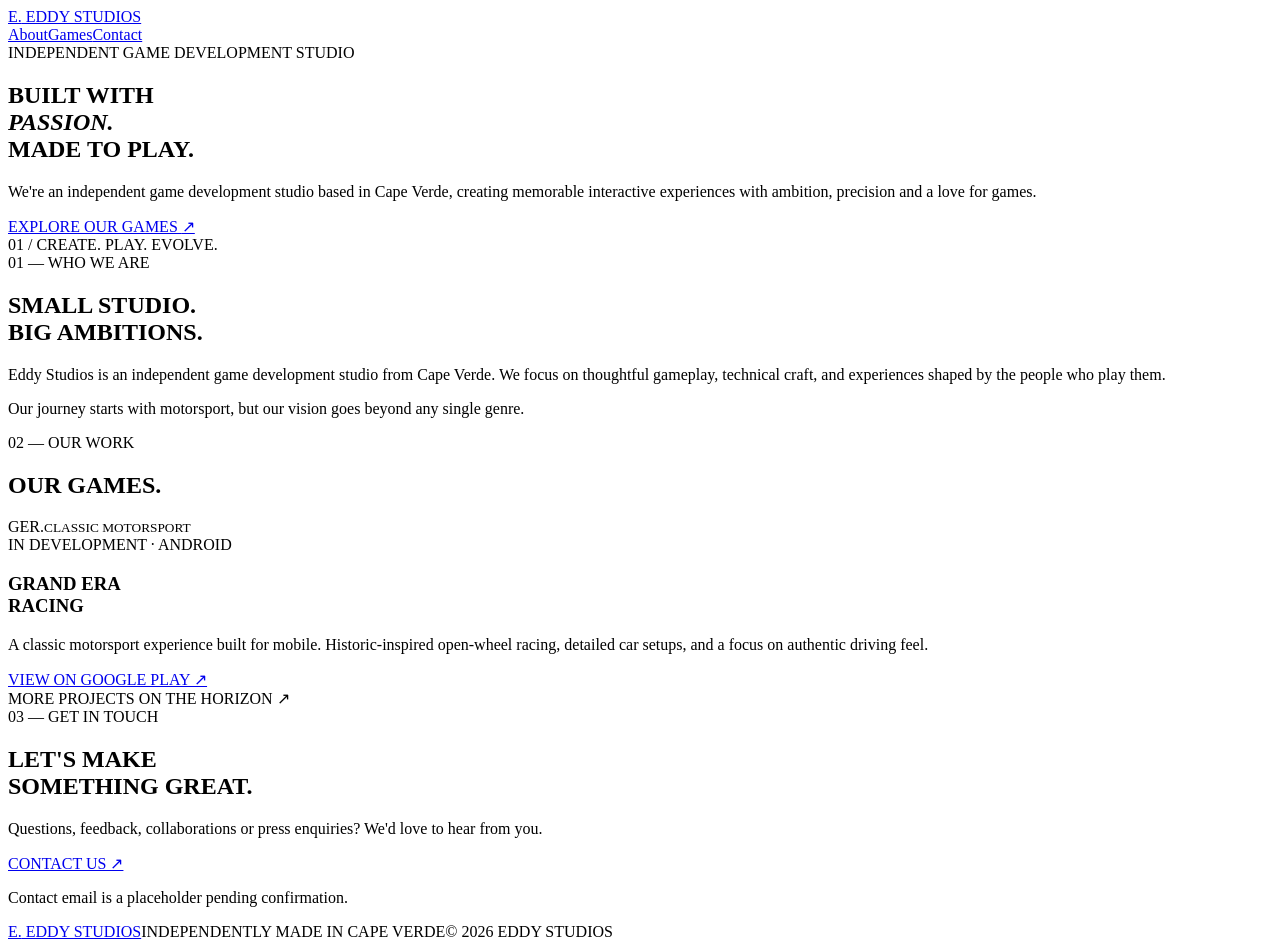
==== index.html @ f76433f9 "Build Eddy Studios official website" ====
<!doctype html>
<html lang="en"><head><meta charset="UTF-8"><meta name="viewport" content="width=device-width, initial-scale=1"><meta name="description" content="Eddy Studios is an independent game development studio creating immersive motorsport experiences and more."><title>Eddy Studios — Independent Game Development</title><link rel="stylesheet" href="style.css"></head>
<body><header class="nav"><a class="brand" href="#home"><span class="mark">E.</span> EDDY STUDIOS</a><nav><a href="#about">About</a><a href="#games">Games</a><a href="#contact">Contact</a></nav></header>
<main id="home"><section class="hero"><div class="eyebrow"><span class="dot"></span> INDEPENDENT GAME DEVELOPMENT STUDIO</div><h1>BUILT WITH<br><em>PASSION.</em><br>MADE TO PLAY.</h1><p>We're an independent game development studio based in Cape Verde, creating memorable interactive experiences with ambition, precision and a love for games.</p><a class="cta" href="#games">EXPLORE OUR GAMES <span>↗</span></a><div class="hero-number">01 / CREATE. PLAY. EVOLVE.</div></section>
<section class="about" id="about"><div class="section-label">01 — WHO WE ARE</div><div><h2>SMALL STUDIO.<br><span>BIG AMBITIONS.</span></h2><p>Eddy Studios is an independent game development studio from Cape Verde. We focus on thoughtful gameplay, technical craft, and experiences shaped by the people who play them.</p><p>Our journey starts with motorsport, but our vision goes beyond any single genre.</p></div></section>
<section class="games" id="games"><div class="section-label">02 — OUR WORK</div><h2>OUR <span>GAMES.</span></h2><article class="game"><div class="game-art"><span>GER<span class="art-dot">.</span></span><small>CLASSIC MOTORSPORT</small></div><div class="game-info"><div class="tag">IN DEVELOPMENT · ANDROID</div><h3>GRAND ERA<br>RACING</h3><p>A classic motorsport experience built for mobile. Historic-inspired open-wheel racing, detailed car setups, and a focus on authentic driving feel.</p><a class="outline" href="https://play.google.com/store/apps/details?id=com.granderaracing" target="_blank" rel="noopener noreferrer">VIEW ON GOOGLE PLAY ↗</a></div></article><div class="next">MORE PROJECTS ON THE HORIZON <span>↗</span></div></section>
<section class="contact" id="contact"><div class="section-label">03 — GET IN TOUCH</div><h2>LET'S MAKE<br><span>SOMETHING GREAT.</span></h2><p>Questions, feedback, collaborations or press enquiries? We'd love to hear from you.</p><a class="cta" href="mailto:contact@eddystudios.com">CONTACT US ↗</a><p class="note">Contact email is a placeholder pending confirmation.</p></section></main>
<footer><a class="brand" href="#home"><span class="mark">E.</span> EDDY STUDIOS</a><span>INDEPENDENTLY MADE IN CAPE VERDE</span><span>© <span id="year"></span> EDDY STUDIOS</span></footer><script>document.getElementById('year').textContent=new Date().getFullYear();</script></body></html>
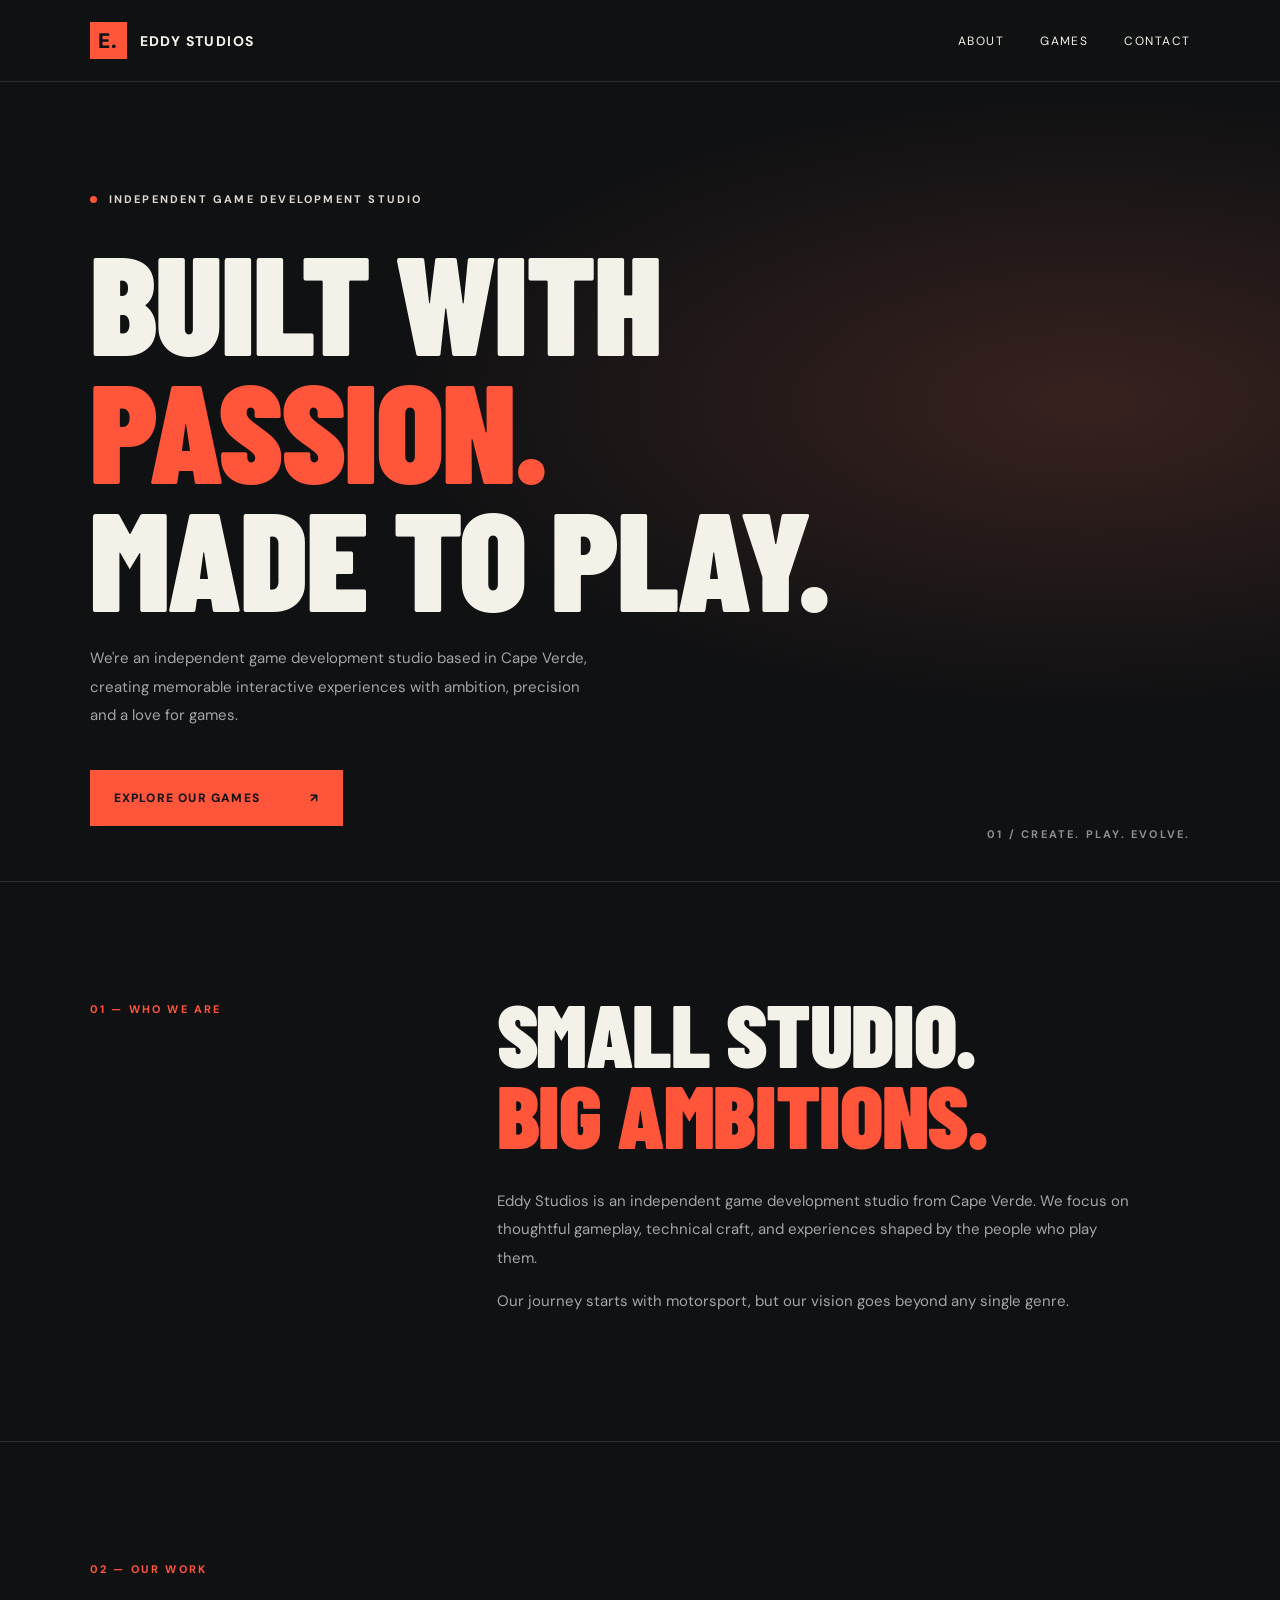
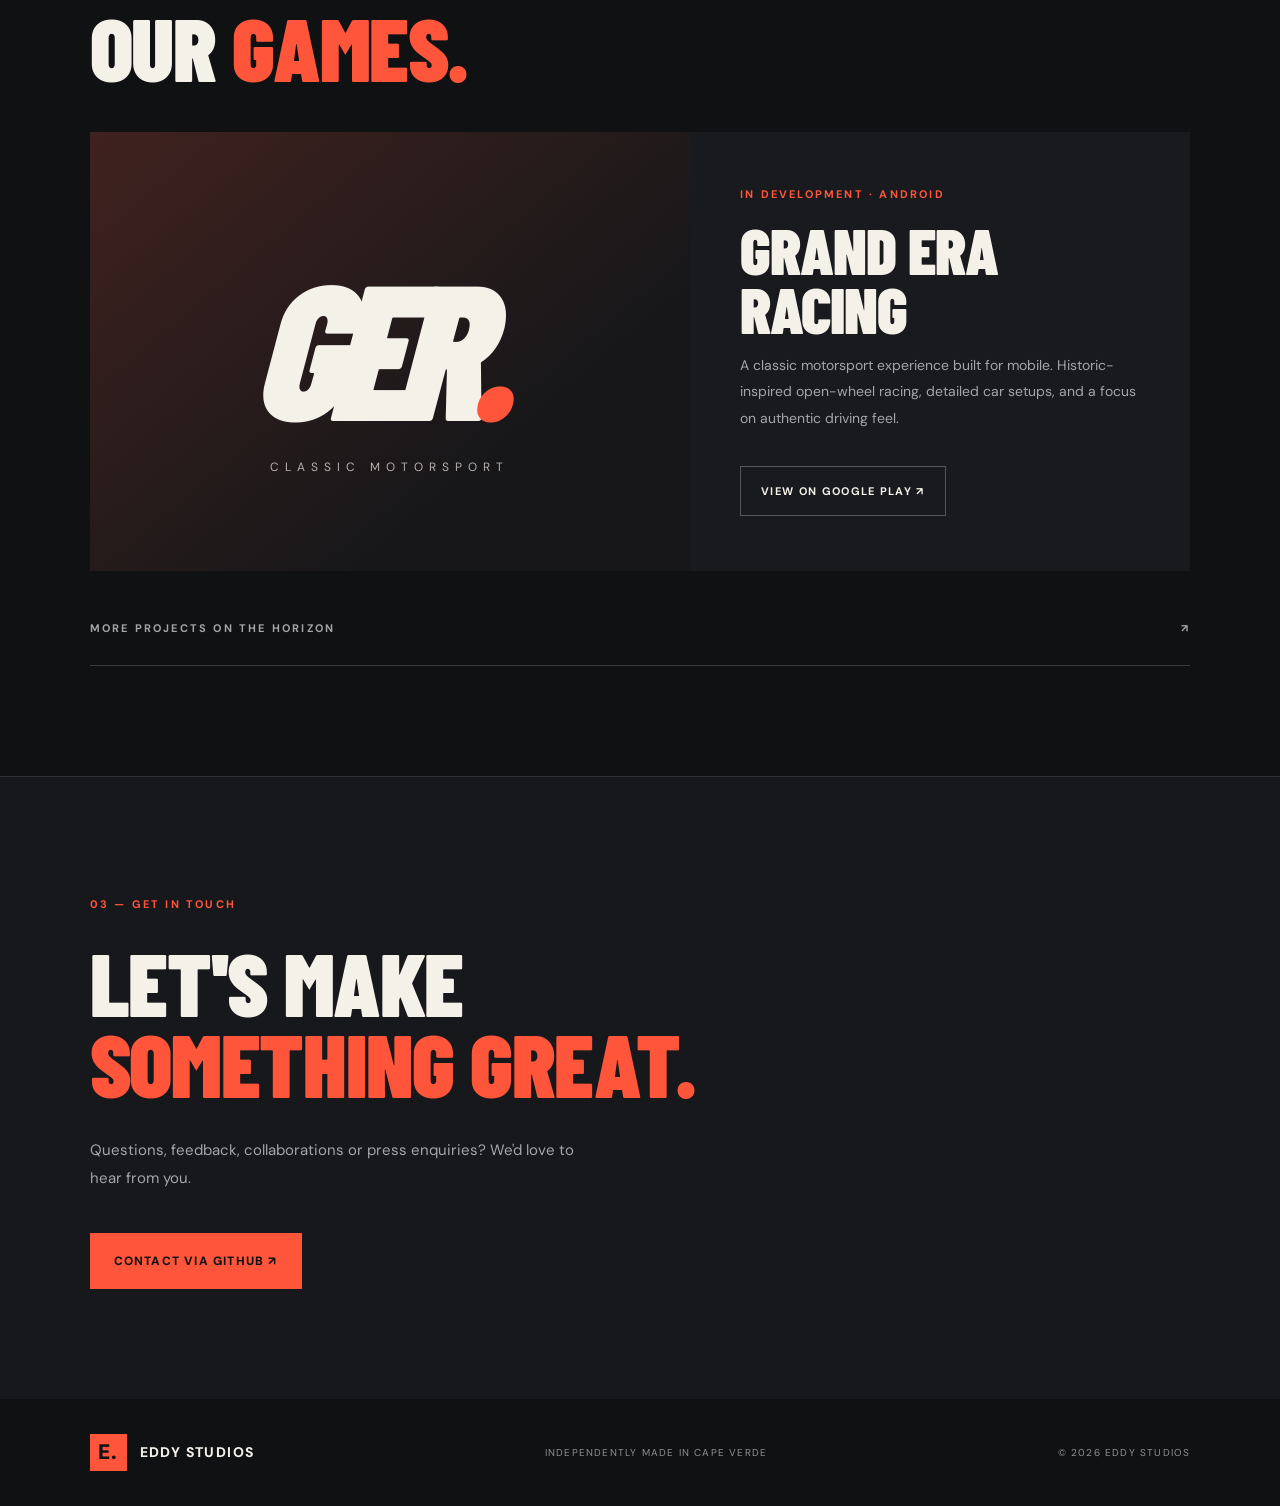
==== commit d442842d: "Use verified contact channel instead of placeholder email" ====
--- a/index.html
+++ b/index.html
@@ -4,5 +4,5 @@
 <main id="home"><section class="hero"><div class="eyebrow"><span class="dot"></span> INDEPENDENT GAME DEVELOPMENT STUDIO</div><h1>BUILT WITH<br><em>PASSION.</em><br>MADE TO PLAY.</h1><p>We're an independent game development studio based in Cape Verde, creating memorable interactive experiences with ambition, precision and a love for games.</p><a class="cta" href="#games">EXPLORE OUR GAMES <span>↗</span></a><div class="hero-number">01 / CREATE. PLAY. EVOLVE.</div></section>
 <section class="about" id="about"><div class="section-label">01 — WHO WE ARE</div><div><h2>SMALL STUDIO.<br><span>BIG AMBITIONS.</span></h2><p>Eddy Studios is an independent game development studio from Cape Verde. We focus on thoughtful gameplay, technical craft, and experiences shaped by the people who play them.</p><p>Our journey starts with motorsport, but our vision goes beyond any single genre.</p></div></section>
 <section class="games" id="games"><div class="section-label">02 — OUR WORK</div><h2>OUR <span>GAMES.</span></h2><article class="game"><div class="game-art"><span>GER<span class="art-dot">.</span></span><small>CLASSIC MOTORSPORT</small></div><div class="game-info"><div class="tag">IN DEVELOPMENT · ANDROID</div><h3>GRAND ERA<br>RACING</h3><p>A classic motorsport experience built for mobile. Historic-inspired open-wheel racing, detailed car setups, and a focus on authentic driving feel.</p><a class="outline" href="https://play.google.com/store/apps/details?id=com.granderaracing" target="_blank" rel="noopener noreferrer">VIEW ON GOOGLE PLAY ↗</a></div></article><div class="next">MORE PROJECTS ON THE HORIZON <span>↗</span></div></section>
-<section class="contact" id="contact"><div class="section-label">03 — GET IN TOUCH</div><h2>LET'S MAKE<br><span>SOMETHING GREAT.</span></h2><p>Questions, feedback, collaborations or press enquiries? We'd love to hear from you.</p><a class="cta" href="mailto:contact@eddystudios.com">CONTACT US ↗</a><p class="note">Contact email is a placeholder pending confirmation.</p></section></main>
+<section class="contact" id="contact"><div class="section-label">03 — GET IN TOUCH</div><h2>LET'S MAKE<br><span>SOMETHING GREAT.</span></h2><p>Questions, feedback, collaborations or press enquiries? We'd love to hear from you.</p><a class="cta" href="https://github.com/AdnilsonBarbosa" target="_blank" rel="noopener noreferrer">CONTACT VIA GITHUB ↗</a></section></main>
 <footer><a class="brand" href="#home"><span class="mark">E.</span> EDDY STUDIOS</a><span>INDEPENDENTLY MADE IN CAPE VERDE</span><span>© <span id="year"></span> EDDY STUDIOS</span></footer><script>document.getElementById('year').textContent=new Date().getFullYear();</script></body></html>
--- a/style.css
+++ b/style.css
@@ -0,0 +1 @@
+@import url('https://fonts.googleapis.com/css2?family=Barlow+Condensed:wght@500;600;700;800;900&family=DM+Sans:wght@400;500;600;700&display=swap');:root{--bg:#101113;--panel:#191a1d;--white:#f4f1e9;--muted:#a4a5a8;--accent:#ff553b}*{box-sizing:border-box}html{scroll-behavior:smooth}body{margin:0;background:var(--bg);color:var(--white);font-family:'DM Sans',sans-serif}a{color:inherit;text-decoration:none}.nav{height:82px;padding:0 7%;display:flex;align-items:center;justify-content:space-between;border-bottom:1px solid #2b2c30}.brand{display:flex;align-items:center;gap:13px;font-weight:800;letter-spacing:.1em;font-size:14px}.mark{display:grid;place-items:center;background:var(--accent);color:#101113;width:37px;height:37px;font-size:21px;font-weight:900}.nav nav{display:flex;gap:36px;font-size:12px;text-transform:uppercase;letter-spacing:.12em}.nav a:hover,.outline:hover{color:var(--accent)}.hero{min-height:690px;padding:110px 7% 55px;position:relative;background:radial-gradient(ellipse at 85% 40%,#38221f 0%,transparent 45%)}.eyebrow,.section-label,.tag,.hero-number,.next{font-size:11px;font-weight:700;letter-spacing:.2em}.eyebrow{display:flex;align-items:center;gap:12px;color:#ded8d1}.dot{width:7px;height:7px;background:var(--accent);border-radius:50%}h1,h2,h3{font-family:'Barlow Condensed',sans-serif;line-height:.91;letter-spacing:-.015em;margin:0;font-weight:900}h1{font-size:clamp(78px,11vw,168px);margin:30px 0 24px}h1 em{color:var(--accent);font-style:normal}.hero p,.about p,.game p,.contact p{max-width:510px;color:var(--muted);font-size:15px;line-height:1.9}.cta{display:inline-flex;align-items:center;justify-content:space-between;gap:50px;padding:20px 24px;background:var(--accent);color:#111;font-size:12px;font-weight:800;letter-spacing:.1em;margin-top:25px}.cta:hover{background:#ff7a65}.hero-number{position:absolute;bottom:40px;right:7%;color:#8e8e91}.about,.games,.contact{padding:110px 7%;border-top:1px solid #303136}.about{display:grid;grid-template-columns:1fr 2fr;gap:60px}.section-label{color:var(--accent);padding-top:10px}.about h2,.games h2,.contact h2{font-size:clamp(54px,7vw,100px);margin-bottom:32px}.about h2 span,.games h2 span,.contact h2 span{color:var(--accent)}.about p{max-width:640px}.games h2{margin-top:30px}.game{display:grid;grid-template-columns:1.2fr 1fr;background:var(--panel);margin-top:45px}.game-art{min-height:390px;background:linear-gradient(140deg,#40221f,#171719 70%);display:flex;flex-direction:column;justify-content:center;align-items:center;overflow:hidden}.game-art>span{font-family:'Barlow Condensed';font-size:clamp(110px,15vw,220px);font-weight:900;font-style:italic;letter-spacing:-.08em;transform:skew(-8deg)}.art-dot{color:var(--accent)}.game-art small{font-size:12px;letter-spacing:.5em;color:#b7b0ac}.game-info{padding:55px 50px;display:flex;align-items:flex-start;flex-direction:column;justify-content:center}.tag{color:var(--accent);margin-bottom:20px}.game h3{font-size:clamp(50px,5vw,76px)}.game p{font-size:14px}.outline{border:1px solid #55565b;padding:17px 20px;font-size:11px;letter-spacing:.12em;font-weight:700;margin-top:20px}.next{display:flex;justify-content:space-between;border-bottom:1px solid #37383a;padding:30px 0;margin-top:20px;color:var(--muted)}.contact{background:#17181b}.contact h2{margin-top:30px}.note{font-size:11px!important;color:#777!important}footer{padding:35px 7%;display:flex;align-items:center;justify-content:space-between;gap:25px;flex-wrap:wrap;font-size:10px;color:#8f9094;letter-spacing:.12em}footer .brand{color:var(--white)}@media(max-width:750px){.nav{padding:0 6%;height:70px}.nav nav{gap:14px;font-size:10px}.brand{font-size:11px;gap:8px}.hero{padding:85px 6% 100px;min-height:650px}h1{font-size:clamp(68px,15vw,112px)}.hero-number{left:6%;right:auto}.about,.games,.contact{padding:75px 6%}.about,.game{grid-template-columns:1fr}.about{gap:25px}.game-art{min-height:260px}.game-info{padding:40px 28px}.game-art>span{font-size:130px}footer{padding:35px 6%}}
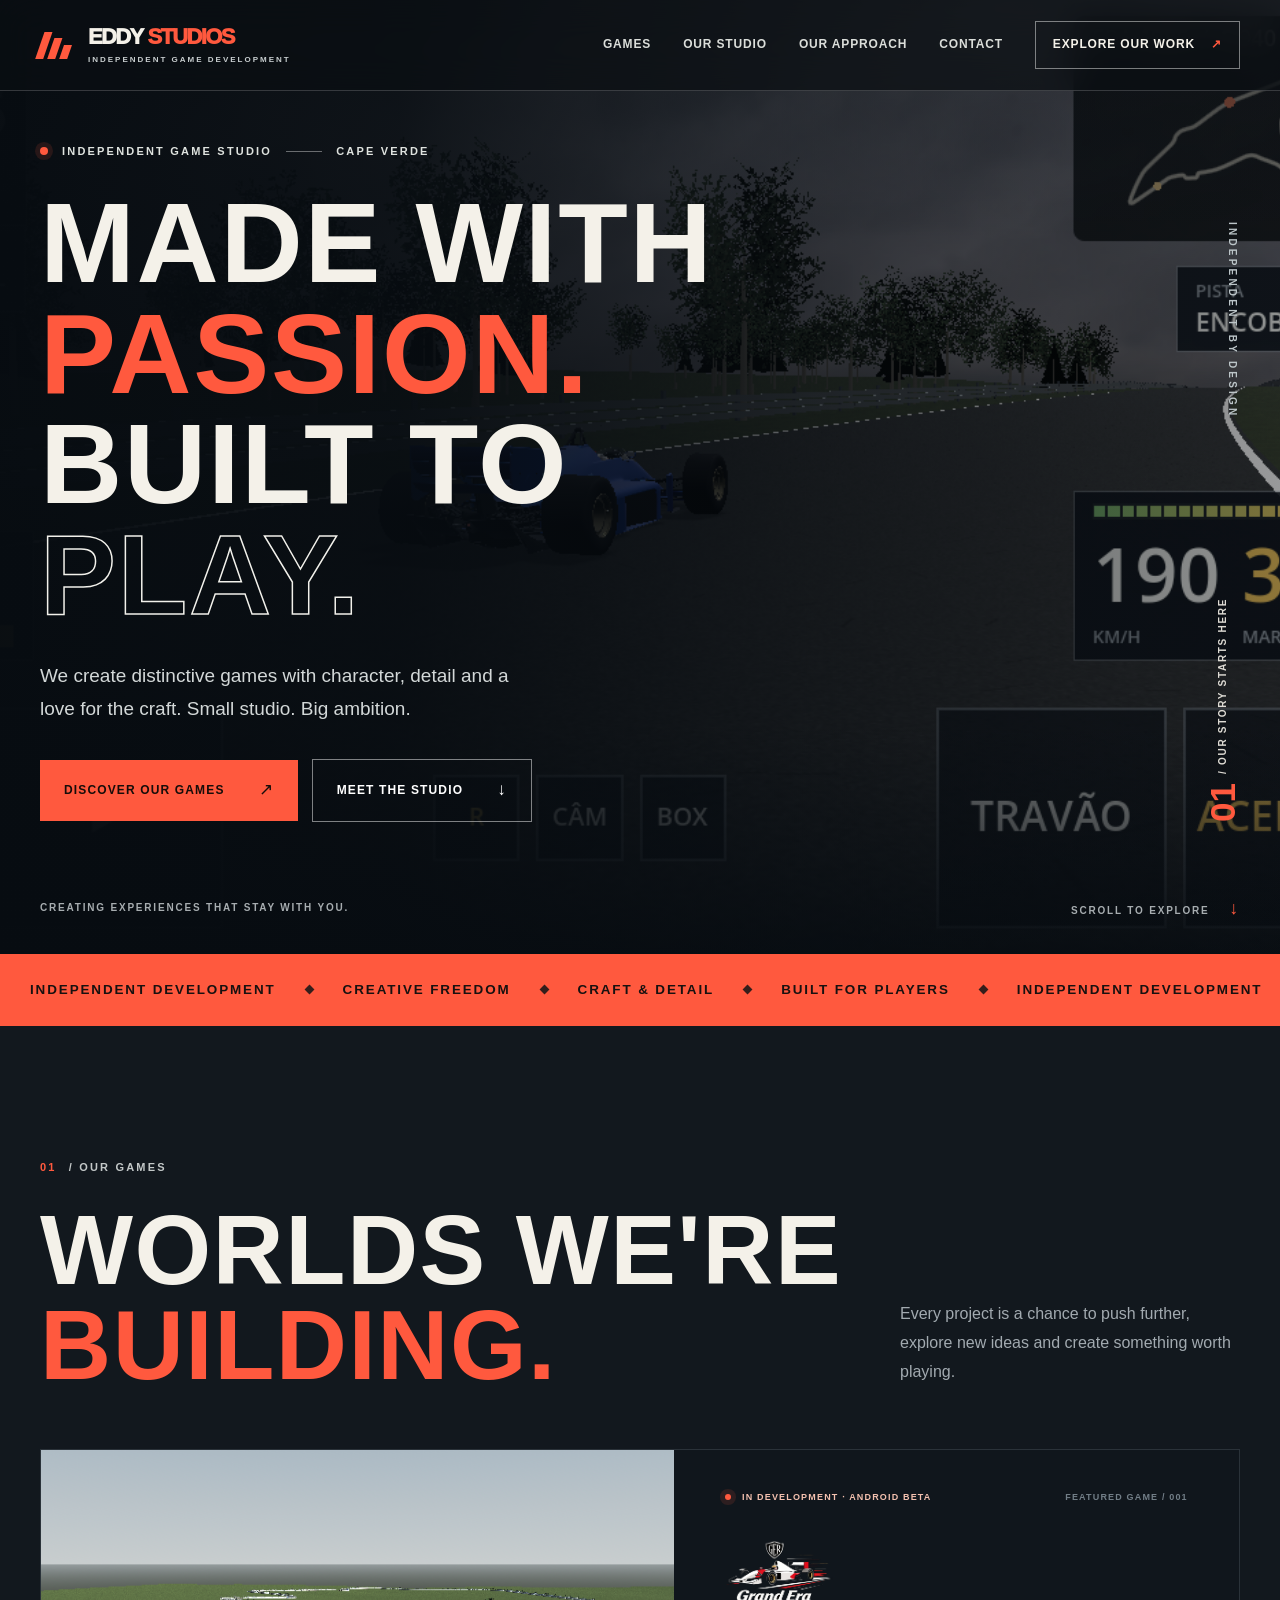
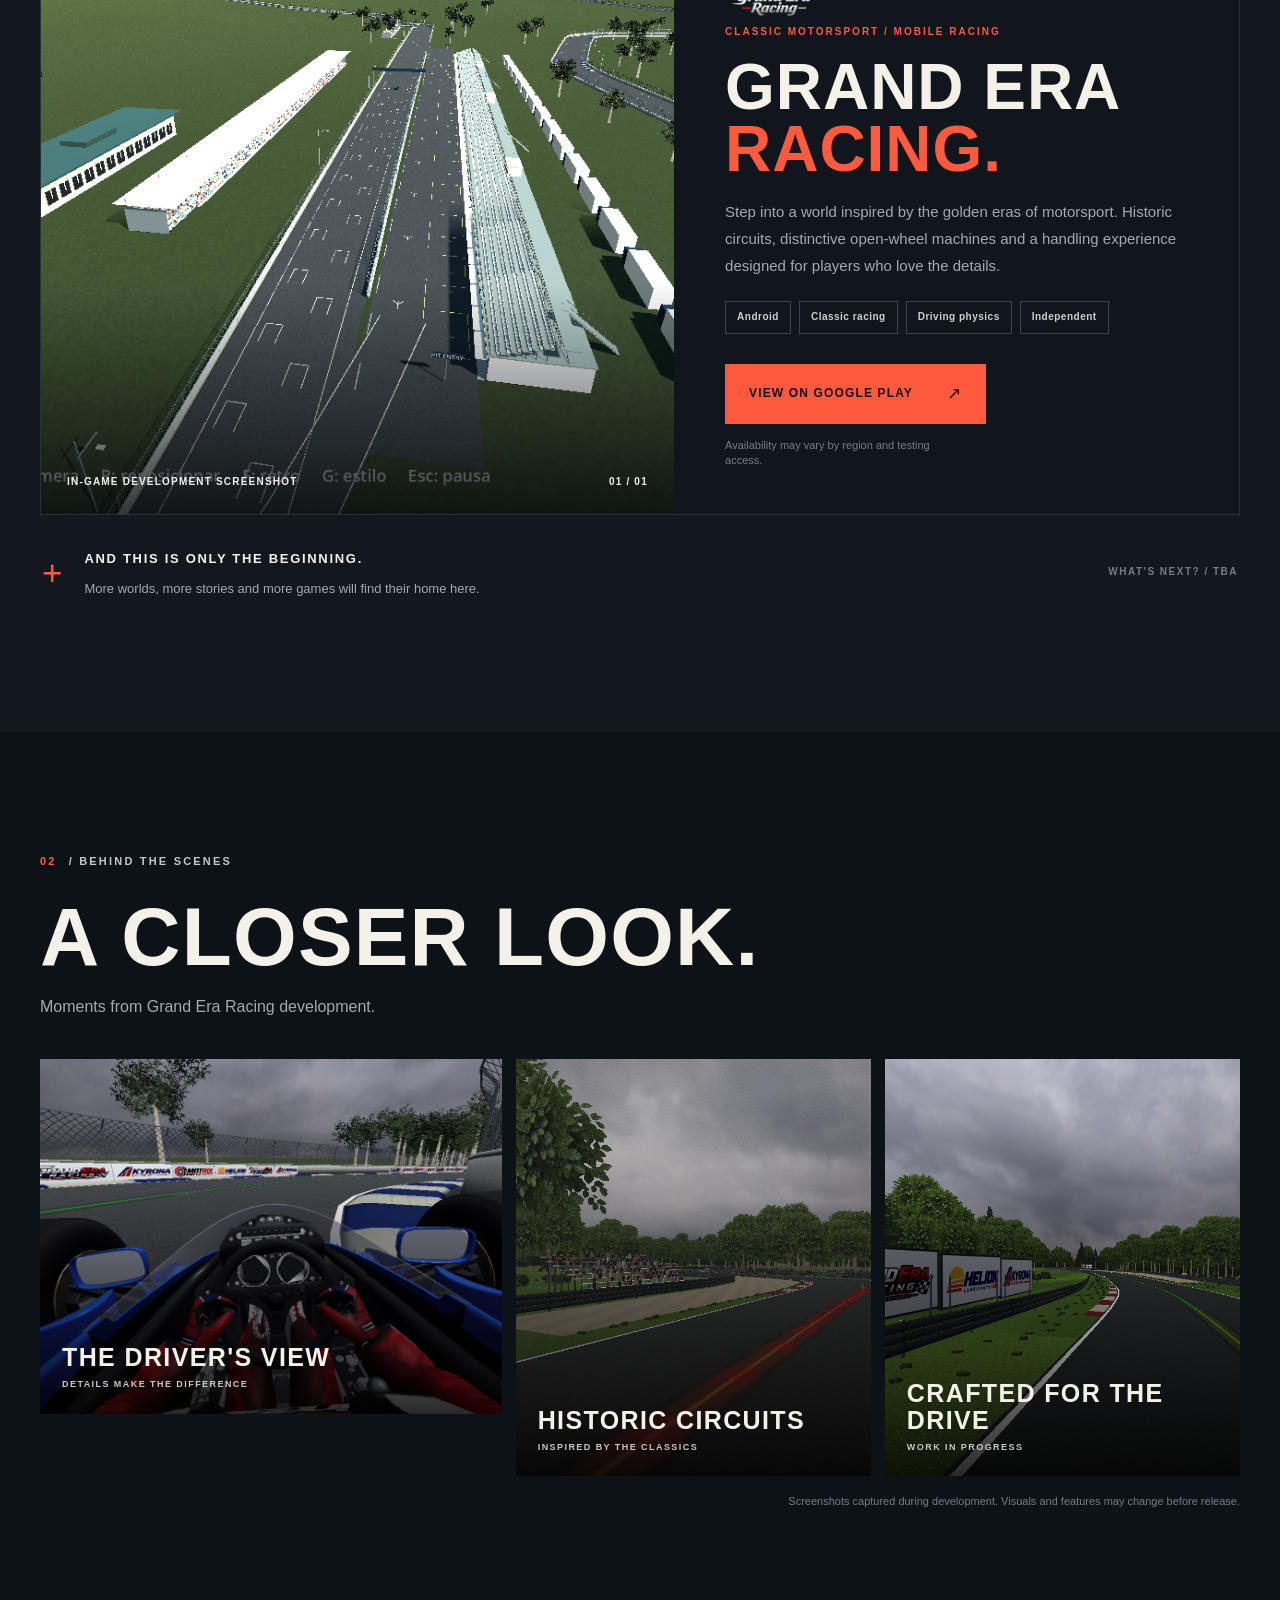
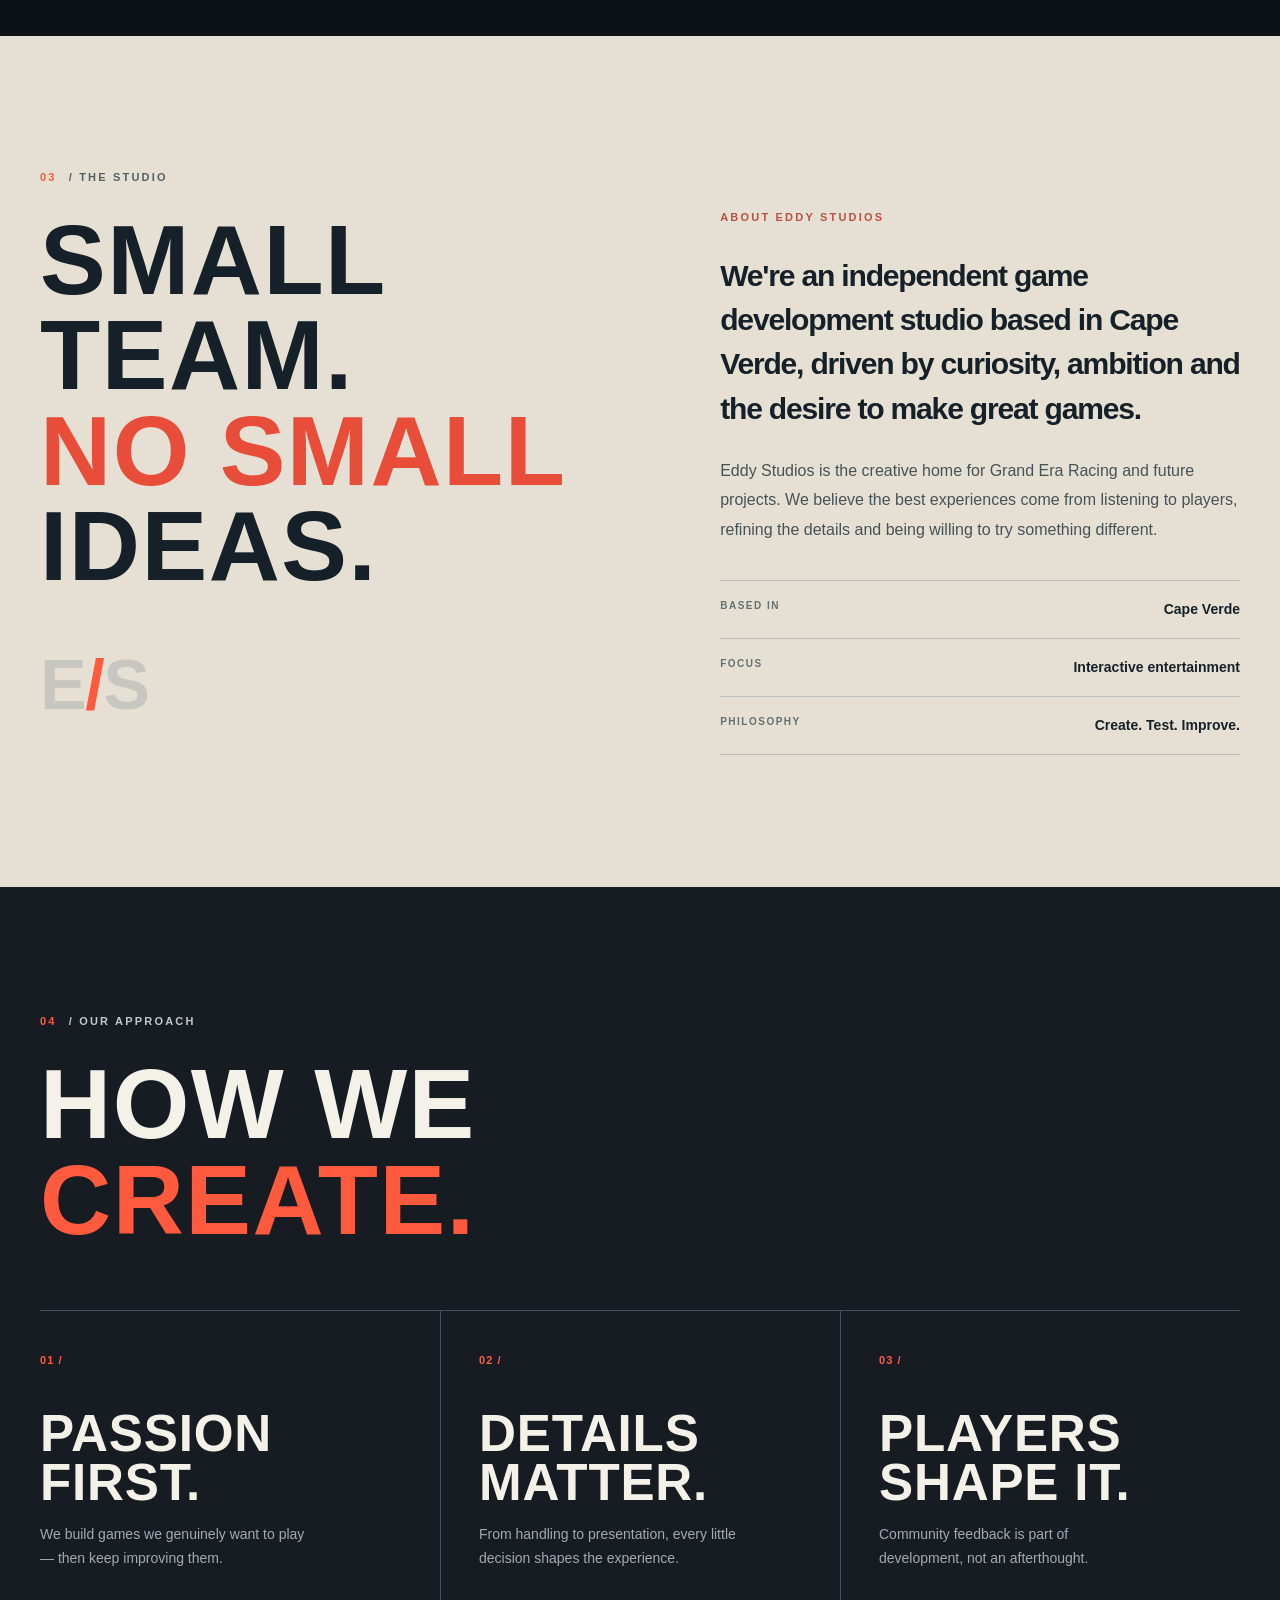
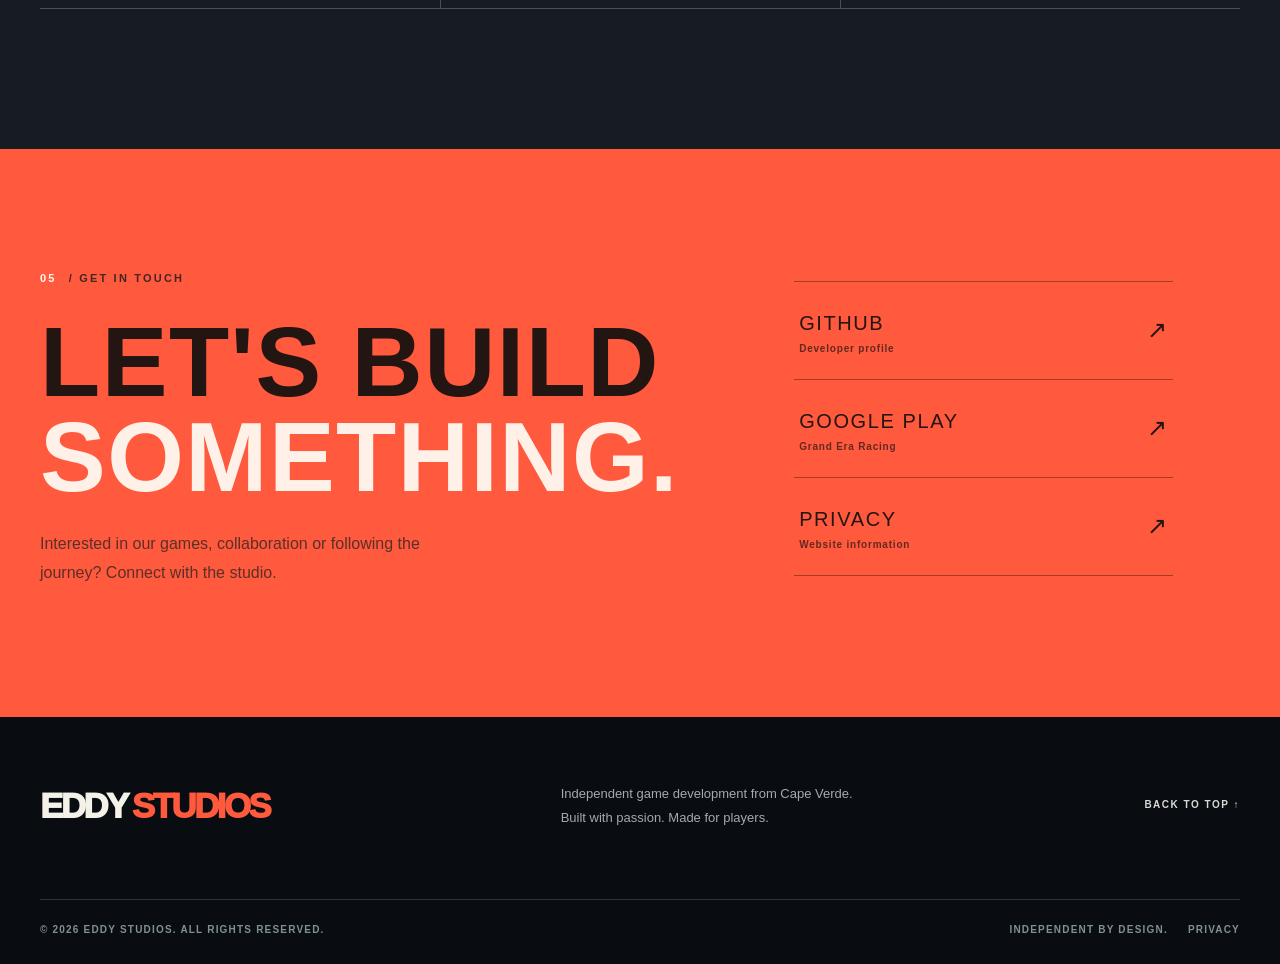
==== commit 0e928d51: "Complete studio website with responsive gallery and privacy page" ====
--- a/index.html
+++ b/index.html
@@ -1,8 +1,102 @@
 <!doctype html>
-<html lang="en"><head><meta charset="UTF-8"><meta name="viewport" content="width=device-width, initial-scale=1"><meta name="description" content="Eddy Studios is an independent game development studio creating immersive motorsport experiences and more."><title>Eddy Studios — Independent Game Development</title><link rel="stylesheet" href="style.css"></head>
-<body><header class="nav"><a class="brand" href="#home"><span class="mark">E.</span> EDDY STUDIOS</a><nav><a href="#about">About</a><a href="#games">Games</a><a href="#contact">Contact</a></nav></header>
-<main id="home"><section class="hero"><div class="eyebrow"><span class="dot"></span> INDEPENDENT GAME DEVELOPMENT STUDIO</div><h1>BUILT WITH<br><em>PASSION.</em><br>MADE TO PLAY.</h1><p>We're an independent game development studio based in Cape Verde, creating memorable interactive experiences with ambition, precision and a love for games.</p><a class="cta" href="#games">EXPLORE OUR GAMES <span>↗</span></a><div class="hero-number">01 / CREATE. PLAY. EVOLVE.</div></section>
-<section class="about" id="about"><div class="section-label">01 — WHO WE ARE</div><div><h2>SMALL STUDIO.<br><span>BIG AMBITIONS.</span></h2><p>Eddy Studios is an independent game development studio from Cape Verde. We focus on thoughtful gameplay, technical craft, and experiences shaped by the people who play them.</p><p>Our journey starts with motorsport, but our vision goes beyond any single genre.</p></div></section>
-<section class="games" id="games"><div class="section-label">02 — OUR WORK</div><h2>OUR <span>GAMES.</span></h2><article class="game"><div class="game-art"><span>GER<span class="art-dot">.</span></span><small>CLASSIC MOTORSPORT</small></div><div class="game-info"><div class="tag">IN DEVELOPMENT · ANDROID</div><h3>GRAND ERA<br>RACING</h3><p>A classic motorsport experience built for mobile. Historic-inspired open-wheel racing, detailed car setups, and a focus on authentic driving feel.</p><a class="outline" href="https://play.google.com/store/apps/details?id=com.granderaracing" target="_blank" rel="noopener noreferrer">VIEW ON GOOGLE PLAY ↗</a></div></article><div class="next">MORE PROJECTS ON THE HORIZON <span>↗</span></div></section>
-<section class="contact" id="contact"><div class="section-label">03 — GET IN TOUCH</div><h2>LET'S MAKE<br><span>SOMETHING GREAT.</span></h2><p>Questions, feedback, collaborations or press enquiries? We'd love to hear from you.</p><a class="cta" href="https://github.com/AdnilsonBarbosa" target="_blank" rel="noopener noreferrer">CONTACT VIA GITHUB ↗</a></section></main>
-<footer><a class="brand" href="#home"><span class="mark">E.</span> EDDY STUDIOS</a><span>INDEPENDENTLY MADE IN CAPE VERDE</span><span>© <span id="year"></span> EDDY STUDIOS</span></footer><script>document.getElementById('year').textContent=new Date().getFullYear();</script></body></html>+<html lang="en">
+<head>
+  <meta charset="utf-8">
+  <meta name="viewport" content="width=device-width, initial-scale=1">
+  <meta name="theme-color" content="#0c1014">
+  <meta name="description" content="Eddy Studios is an independent game development studio based in Cape Verde. Discover Grand Era Racing and our upcoming games.">
+  <meta property="og:type" content="website">
+  <meta property="og:title" content="Eddy Studios — Independent Game Development">
+  <meta property="og:description" content="Independent games, built with obsession. Meet Eddy Studios and Grand Era Racing.">
+  <meta property="og:image" content="https://adnilsonbarbosa.github.io/eddy-studios-website/images/spa-hero.png">
+  <meta property="og:url" content="https://adnilsonbarbosa.github.io/eddy-studios-website/">
+  <link rel="canonical" href="https://adnilsonbarbosa.github.io/eddy-studios-website/">
+  <link rel="icon" href="favicon.svg" type="image/svg+xml">
+  <link rel="stylesheet" href="style.css">
+  <title>Eddy Studios | Independent Game Development</title>
+</head>
+<body>
+  <a class="skip-link" href="#main">Skip to content</a>
+  <header class="site-header">
+    <div class="container header-inner">
+      <a class="brand" href="#top" aria-label="Eddy Studios home">
+        <span class="brand-symbol" aria-hidden="true"><span></span><span></span><span></span></span>
+        <span class="brand-wordmark">EDDY<span>STUDIOS</span><small>INDEPENDENT GAME DEVELOPMENT</small></span>
+      </a>
+      <button class="menu-toggle" type="button" aria-controls="site-nav" aria-expanded="false" aria-label="Open navigation"><span></span><span></span><span></span></button>
+      <nav class="site-nav" id="site-nav" aria-label="Main navigation">
+        <a href="#games">Games</a><a href="#studio">Our studio</a><a href="#vision">Our approach</a><a href="#contact">Contact</a>
+        <a class="nav-cta" href="#games">Explore our work <span aria-hidden="true">↗</span></a>
+      </nav>
+    </div>
+  </header>
+
+  <main id="main">
+    <section class="hero" id="top" aria-labelledby="hero-title">
+      <div class="hero-visual" role="img" aria-label="In-game screenshot of classic open-wheel racing on a historic circuit"></div>
+      <div class="hero-shade"></div>
+      <div class="container hero-content">
+        <div class="hero-copy">
+          <p class="eyebrow"><span class="signal"></span> INDEPENDENT GAME STUDIO <span class="eyebrow-line"></span> CAPE VERDE</p>
+          <h1 id="hero-title">MADE WITH<br><em>PASSION.</em><br>BUILT TO <span>PLAY.</span></h1>
+          <p class="hero-description">We create distinctive games with character, detail and a love for the craft. Small studio. Big ambition.</p>
+          <div class="hero-actions"><a class="button button-primary" href="#games">Discover our games <span aria-hidden="true">↗</span></a><a class="button button-ghost" href="#studio">Meet the studio <span aria-hidden="true">↓</span></a></div>
+        </div>
+        <div class="hero-side"><span class="vertical-label">INDEPENDENT BY DESIGN</span><div class="hero-index"><b>01</b><span>/ OUR STORY STARTS HERE</span></div></div>
+      </div>
+      <div class="hero-bottom container"><span>CREATING EXPERIENCES THAT STAY WITH YOU.</span><span class="down-cue">SCROLL TO EXPLORE <span aria-hidden="true">↓</span></span></div>
+    </section>
+
+    <div class="ticker" aria-label="Studio focus"><div class="ticker-inner"><span>INDEPENDENT DEVELOPMENT</span><i></i><span>CREATIVE FREEDOM</span><i></i><span>CRAFT & DETAIL</span><i></i><span>BUILT FOR PLAYERS</span><i></i><span>INDEPENDENT DEVELOPMENT</span></div></div>
+
+    <section class="section games-section" id="games" aria-labelledby="games-title">
+      <div class="container">
+        <div class="section-heading"><div><p class="section-kicker"><span>01</span> / OUR GAMES</p><h2 id="games-title">WORLDS WE'RE<br><em>BUILDING.</em></h2></div><p>Every project is a chance to push further, explore new ideas and create something worth playing.</p></div>
+        <article class="game-feature">
+          <div class="game-art"><img src="images/adelaide-grid.png" alt="Grand Era Racing historic-style open-wheel race cars on the starting grid" loading="lazy"><div class="art-bottom"><span>IN-GAME DEVELOPMENT SCREENSHOT</span><span>01 / 01</span></div></div>
+          <div class="game-information">
+            <div class="game-topline"><span class="status"><span class="signal"></span> IN DEVELOPMENT · ANDROID BETA</span><span>FEATURED GAME / 001</span></div>
+            <div class="game-logo-wrap"><img class="game-logo" src="images/grand-era-logo.png" alt="Grand Era Racing logo" loading="lazy"></div>
+            <p class="game-type">CLASSIC MOTORSPORT / MOBILE RACING</p>
+            <h3>GRAND ERA<br><em>RACING.</em></h3>
+            <p>Step into a world inspired by the golden eras of motorsport. Historic circuits, distinctive open-wheel machines and a handling experience designed for players who love the details.</p>
+            <div class="pill-list"><span>Android</span><span>Classic racing</span><span>Driving physics</span><span>Independent</span></div>
+            <div class="game-links"><a class="button button-primary" href="https://play.google.com/store/apps/details?id=com.granderaracing" target="_blank" rel="noopener noreferrer">View on Google Play <span aria-hidden="true">↗</span></a><span class="game-footnote">Availability may vary by region and testing access.</span></div>
+          </div>
+        </article>
+        <div class="next-game"><span class="plus-mark" aria-hidden="true">+</span><div><strong>AND THIS IS ONLY THE BEGINNING.</strong><p>More worlds, more stories and more games will find their home here.</p></div><span class="coming-soon">WHAT'S NEXT? / TBA</span></div>
+      </div>
+    </section>
+
+    <section class="showcase-section" aria-labelledby="showcase-title">
+      <div class="container"><div class="showcase-heading"><p class="section-kicker"><span>02</span> / BEHIND THE SCENES</p><h2 id="showcase-title">A CLOSER LOOK.</h2><p>Moments from Grand Era Racing development.</p></div></div>
+      <div class="showcase-grid container">
+        <figure class="showcase-item wide"><img src="images/cockpit.png" alt="Driver cockpit view from Grand Era Racing" loading="lazy"><figcaption><strong>THE DRIVER'S VIEW</strong><span>DETAILS MAKE THE DIFFERENCE</span></figcaption></figure>
+        <figure class="showcase-item"><img src="images/monza.png" alt="Historic-style racing circuit in Grand Era Racing" loading="lazy"><figcaption><strong>HISTORIC CIRCUITS</strong><span>INSPIRED BY THE CLASSICS</span></figcaption></figure>
+        <figure class="showcase-item"><img src="images/imola.png" alt="Classic racing gameplay on a winding circuit" loading="lazy"><figcaption><strong>CRAFTED FOR THE DRIVE</strong><span>WORK IN PROGRESS</span></figcaption></figure>
+      </div>
+      <div class="container"><p class="gallery-note">Screenshots captured during development. Visuals and features may change before release.</p></div>
+    </section>
+
+    <section class="section studio-section" id="studio" aria-labelledby="studio-title">
+      <div class="container studio-grid">
+        <div class="studio-title-block"><p class="section-kicker"><span>03</span> / THE STUDIO</p><h2 id="studio-title">SMALL TEAM.<br><em>NO SMALL</em><br>IDEAS.</h2><div class="studio-brand-mark" aria-hidden="true">E<span>/</span>S</div></div>
+        <div class="studio-body"><span class="overline">ABOUT EDDY STUDIOS</span><p class="lead">We're an independent game development studio based in <strong>Cape Verde</strong>, driven by curiosity, ambition and the desire to make great games.</p><p>Eddy Studios is the creative home for Grand Era Racing and future projects. We believe the best experiences come from listening to players, refining the details and being willing to try something different.</p><div class="studio-meta"><div><span>BASED IN</span><strong>Cape Verde</strong></div><div><span>FOCUS</span><strong>Interactive entertainment</strong></div><div><span>PHILOSOPHY</span><strong>Create. Test. Improve.</strong></div></div></div>
+      </div>
+    </section>
+
+    <section class="vision-section" id="vision" aria-labelledby="vision-title">
+      <div class="container"><div class="section-heading vision-heading"><div><p class="section-kicker"><span>04</span> / OUR APPROACH</p><h2 id="vision-title">HOW WE<br><em>CREATE.</em></h2></div></div>
+        <div class="principles"><div class="principle"><span>01 /</span><h3>PASSION<br>FIRST.</h3><p>We build games we genuinely want to play — then keep improving them.</p></div><div class="principle"><span>02 /</span><h3>DETAILS<br>MATTER.</h3><p>From handling to presentation, every little decision shapes the experience.</p></div><div class="principle"><span>03 /</span><h3>PLAYERS<br>SHAPE IT.</h3><p>Community feedback is part of development, not an afterthought.</p></div></div>
+      </div>
+    </section>
+
+    <section class="contact-section" id="contact" aria-labelledby="contact-title">
+      <div class="container contact-grid"><div><p class="section-kicker"><span>05</span> / GET IN TOUCH</p><h2 id="contact-title">LET'S BUILD<br><em>SOMETHING.</em></h2><p>Interested in our games, collaboration or following the journey? Connect with the studio.</p></div><div class="contact-actions"><a class="contact-link" href="https://github.com/AdnilsonBarbosa" target="_blank" rel="noopener noreferrer"><span>GITHUB <small>Developer profile</small></span><span aria-hidden="true">↗</span></a><a class="contact-link" href="https://play.google.com/store/apps/details?id=com.granderaracing" target="_blank" rel="noopener noreferrer"><span>GOOGLE PLAY <small>Grand Era Racing</small></span><span aria-hidden="true">↗</span></a><a class="contact-link" href="privacy.html"><span>PRIVACY <small>Website information</small></span><span aria-hidden="true">↗</span></a></div></div>
+    </section>
+  </main>
+
+  <footer class="site-footer"><div class="container footer-main"><a class="footer-brand" href="#top">EDDY<span>STUDIOS</span></a><p>Independent game development from Cape Verde.<br>Built with passion. Made for players.</p><a href="#top" class="back-top">BACK TO TOP ↑</a></div><div class="container footer-bottom"><span>© <span id="year">2026</span> EDDY STUDIOS. ALL RIGHTS RESERVED.</span><span>INDEPENDENT BY DESIGN.</span><a href="privacy.html">PRIVACY</a></div></footer>
+  <script src="script.js" defer></script>
+</body>
+</html>
--- a/style.css
+++ b/style.css
@@ -1 +1,154 @@
-@import url('https://fonts.googleapis.com/css2?family=Barlow+Condensed:wght@500;600;700;800;900&family=DM+Sans:wght@400;500;600;700&display=swap');:root{--bg:#101113;--panel:#191a1d;--white:#f4f1e9;--muted:#a4a5a8;--accent:#ff553b}*{box-sizing:border-box}html{scroll-behavior:smooth}body{margin:0;background:var(--bg);color:var(--white);font-family:'DM Sans',sans-serif}a{color:inherit;text-decoration:none}.nav{height:82px;padding:0 7%;display:flex;align-items:center;justify-content:space-between;border-bottom:1px solid #2b2c30}.brand{display:flex;align-items:center;gap:13px;font-weight:800;letter-spacing:.1em;font-size:14px}.mark{display:grid;place-items:center;background:var(--accent);color:#101113;width:37px;height:37px;font-size:21px;font-weight:900}.nav nav{display:flex;gap:36px;font-size:12px;text-transform:uppercase;letter-spacing:.12em}.nav a:hover,.outline:hover{color:var(--accent)}.hero{min-height:690px;padding:110px 7% 55px;position:relative;background:radial-gradient(ellipse at 85% 40%,#38221f 0%,transparent 45%)}.eyebrow,.section-label,.tag,.hero-number,.next{font-size:11px;font-weight:700;letter-spacing:.2em}.eyebrow{display:flex;align-items:center;gap:12px;color:#ded8d1}.dot{width:7px;height:7px;background:var(--accent);border-radius:50%}h1,h2,h3{font-family:'Barlow Condensed',sans-serif;line-height:.91;letter-spacing:-.015em;margin:0;font-weight:900}h1{font-size:clamp(78px,11vw,168px);margin:30px 0 24px}h1 em{color:var(--accent);font-style:normal}.hero p,.about p,.game p,.contact p{max-width:510px;color:var(--muted);font-size:15px;line-height:1.9}.cta{display:inline-flex;align-items:center;justify-content:space-between;gap:50px;padding:20px 24px;background:var(--accent);color:#111;font-size:12px;font-weight:800;letter-spacing:.1em;margin-top:25px}.cta:hover{background:#ff7a65}.hero-number{position:absolute;bottom:40px;right:7%;color:#8e8e91}.about,.games,.contact{padding:110px 7%;border-top:1px solid #303136}.about{display:grid;grid-template-columns:1fr 2fr;gap:60px}.section-label{color:var(--accent);padding-top:10px}.about h2,.games h2,.contact h2{font-size:clamp(54px,7vw,100px);margin-bottom:32px}.about h2 span,.games h2 span,.contact h2 span{color:var(--accent)}.about p{max-width:640px}.games h2{margin-top:30px}.game{display:grid;grid-template-columns:1.2fr 1fr;background:var(--panel);margin-top:45px}.game-art{min-height:390px;background:linear-gradient(140deg,#40221f,#171719 70%);display:flex;flex-direction:column;justify-content:center;align-items:center;overflow:hidden}.game-art>span{font-family:'Barlow Condensed';font-size:clamp(110px,15vw,220px);font-weight:900;font-style:italic;letter-spacing:-.08em;transform:skew(-8deg)}.art-dot{color:var(--accent)}.game-art small{font-size:12px;letter-spacing:.5em;color:#b7b0ac}.game-info{padding:55px 50px;display:flex;align-items:flex-start;flex-direction:column;justify-content:center}.tag{color:var(--accent);margin-bottom:20px}.game h3{font-size:clamp(50px,5vw,76px)}.game p{font-size:14px}.outline{border:1px solid #55565b;padding:17px 20px;font-size:11px;letter-spacing:.12em;font-weight:700;margin-top:20px}.next{display:flex;justify-content:space-between;border-bottom:1px solid #37383a;padding:30px 0;margin-top:20px;color:var(--muted)}.contact{background:#17181b}.contact h2{margin-top:30px}.note{font-size:11px!important;color:#777!important}footer{padding:35px 7%;display:flex;align-items:center;justify-content:space-between;gap:25px;flex-wrap:wrap;font-size:10px;color:#8f9094;letter-spacing:.12em}footer .brand{color:var(--white)}@media(max-width:750px){.nav{padding:0 6%;height:70px}.nav nav{gap:14px;font-size:10px}.brand{font-size:11px;gap:8px}.hero{padding:85px 6% 100px;min-height:650px}h1{font-size:clamp(68px,15vw,112px)}.hero-number{left:6%;right:auto}.about,.games,.contact{padding:75px 6%}.about,.game{grid-template-columns:1fr}.about{gap:25px}.game-art{min-height:260px}.game-info{padding:40px 28px}.game-art>span{font-size:130px}footer{padding:35px 6%}}+:root{--bg:#0c1014;--bg-soft:#12181e;--bg-raised:#192128;--ink:#f4f1e9;--muted:#a2aab0;--quiet:#727e87;--line:#2a3239;--accent:#ff593e;--warm:#e6e0d4;--max:1220px}
+*,*::before,*::after{box-sizing:border-box}
+html{scroll-behavior:smooth;scroll-padding-top:85px}
+body{margin:0;background:var(--bg);color:var(--ink);font:400 16px/1.65 "Segoe UI",Arial,sans-serif;-webkit-font-smoothing:antialiased}
+body::selection{background:var(--accent);color:#101010}
+a{color:inherit;text-decoration:none}
+button{font:inherit}
+img{display:block;max-width:100%}
+.container{width:min(calc(100% - 80px),var(--max));margin-inline:auto}
+.skip-link{position:absolute;z-index:100;top:-100px;left:18px;background:var(--accent);color:#101010;padding:10px}
+.skip-link:focus{top:10px}
+:focus-visible{outline:2px solid var(--accent);outline-offset:4px}
+.site-header{position:absolute;z-index:30;top:0;left:0;right:0;border-bottom:1px solid rgba(255,255,255,.18);background:rgba(10,14,18,.72);backdrop-filter:blur(18px)}
+.header-inner{min-height:90px;display:flex;align-items:center;justify-content:space-between;gap:24px}
+.brand{display:inline-flex;align-items:center;gap:16px;flex-shrink:0}
+.brand-symbol{display:grid;grid-template-columns:repeat(3,8px);align-items:end;gap:4px;transform:skew(-19deg);height:28px}
+.brand-symbol span{display:block;background:var(--accent);height:27px}
+.brand-symbol span:nth-child(2){height:21px}
+.brand-symbol span:nth-child(3){height:14px}
+.brand-wordmark,.footer-brand{font-weight:950;font-stretch:condensed;font-size:22px;line-height:1;letter-spacing:-.075em;white-space:nowrap}
+.brand-wordmark>span,.footer-brand>span{color:var(--accent);padding-left:5px}
+.brand-wordmark small{display:block;font-size:8px;font-weight:700;letter-spacing:.25em;color:#c8cecf;margin-top:8px}
+.site-nav{display:flex;align-items:center;gap:32px;font-size:12px;font-weight:750;letter-spacing:.07em;text-transform:uppercase}
+.site-nav>a:not(.nav-cta){color:#dbdeda;transition:color .2s}
+.site-nav>a:hover{color:var(--accent)}
+.nav-cta{border:1px solid rgba(255,255,255,.45);padding:13px 17px;white-space:nowrap}
+.nav-cta span{color:var(--accent);padding-left:12px}
+.menu-toggle{display:none}
+.hero{position:relative;min-height:810px;display:flex;align-items:center;overflow:hidden;background:#10161a}
+.hero-visual,.hero-shade{position:absolute;inset:0}
+.hero-visual{background-image:url("images/spa-hero.png");background-size:cover;background-position:64% center;filter:saturate(.73) brightness(.72);transform:scale(1.035)}
+.hero-shade{background:linear-gradient(90deg,rgba(7,12,17,.98) 0%,rgba(7,12,17,.91) 31%,rgba(7,12,17,.51) 63%,rgba(7,12,17,.18) 100%),linear-gradient(0deg,rgba(7,12,17,.9) 0%,transparent 24%,transparent 75%,rgba(7,12,17,.35) 100%)}
+.hero-content{position:relative;z-index:2;display:flex;align-items:center;justify-content:space-between;padding-top:142px;padding-bottom:132px}
+.hero-copy{max-width:780px}
+.eyebrow,.section-kicker,.overline{font-size:11px;font-weight:850;letter-spacing:.2em;text-transform:uppercase}
+.eyebrow{display:flex;align-items:center;gap:14px;margin:0 0 28px;color:#dfe3df}
+.signal{display:inline-block;width:8px;height:8px;border-radius:50%;background:var(--accent);box-shadow:0 0 0 5px rgba(255,89,62,.12);flex-shrink:0}
+.eyebrow-line{display:inline-block;height:1px;background:rgba(255,255,255,.38);width:36px}
+h1,h2,h3,p,figure{margin-top:0}
+h1,h2,h3{font-family:Impact,"Arial Narrow","Helvetica Neue",Arial,sans-serif;font-weight:900;letter-spacing:.015em;line-height:.97}
+h1{font-size:clamp(68px,8.9vw,142px);margin-bottom:30px}
+h1 em,h2 em,h3 em{font-style:normal;color:var(--accent)}
+h1>span{color:transparent;-webkit-text-stroke:1.5px #f2f1eb}
+.hero-description{font-size:19px;max-width:500px;line-height:1.72;color:#d3d8d8;margin-bottom:34px}
+.hero-actions,.game-links{display:flex;align-items:center;gap:14px;flex-wrap:wrap}
+.button{display:inline-flex;align-items:center;justify-content:space-between;gap:34px;padding:16px 24px;min-height:56px;text-transform:uppercase;letter-spacing:.095em;font-size:12px;font-weight:850;transition:transform .2s,background .2s,border .2s}
+.button:hover{transform:translateY(-2px)}
+.button span{font-size:17px;font-weight:500}
+.button-primary{background:var(--accent);color:#160d0a}
+.button-primary:hover{background:#ff806b}
+.button-ghost{border:1px solid rgba(255,255,255,.48);color:#fff}
+.button-ghost:hover{border-color:#fff;background:rgba(255,255,255,.09)}
+.hero-side{align-self:stretch;display:flex;align-items:flex-end;flex-direction:column;justify-content:space-between;padding-top:80px;min-width:150px}
+.vertical-label{writing-mode:vertical-rl;letter-spacing:.32em;font-size:10px;font-weight:750;color:#bcc5c8}
+.hero-index{display:flex;align-items:baseline;gap:9px;writing-mode:vertical-rl;transform:rotate(180deg)}
+.hero-index b{font:900 35px Impact,sans-serif;color:var(--accent);line-height:1}
+.hero-index span{font-size:10px;font-weight:750;letter-spacing:.17em;color:#dedbd4}
+.hero-bottom{position:absolute;bottom:30px;left:0;right:0;z-index:2;display:flex;align-items:center;justify-content:space-between;gap:20px;color:#a7adb0;font-size:10px;letter-spacing:.18em;font-weight:750}
+.down-cue span{color:var(--accent);font-size:18px;margin-left:15px}
+.ticker{height:72px;background:var(--accent);color:#171110;overflow:hidden;display:flex;align-items:center}
+.ticker-inner{width:min(100% - 60px,1400px);margin:auto;display:flex;justify-content:space-between;align-items:center;gap:30px;white-space:nowrap;font:900 clamp(12px,1.05vw,15px) Impact,"Arial Narrow",sans-serif;letter-spacing:.14em}
+.ticker-inner i{flex:none;width:7px;height:7px;background:#351e1b;transform:rotate(45deg)}
+.section{padding:132px 0}
+.section-kicker{display:flex;align-items:center;gap:12px;color:#c3c8c8;margin:0 0 27px}
+.section-kicker span{color:var(--accent)}
+.section-heading{display:flex;justify-content:space-between;align-items:flex-end;gap:40px;margin-bottom:55px}
+.section-heading h2,.studio-section h2,.vision-section h2,.contact-section h2{font-size:clamp(58px,7.7vw,108px);margin:0}
+.section-heading>p{max-width:340px;color:var(--muted);font-size:16px;line-height:1.8;margin:0 0 7px}
+.games-section{background:var(--bg-soft)}
+.game-feature{display:grid;grid-template-columns:1.12fr 1fr;border:1px solid var(--line);background:#10161c;min-height:590px}
+.game-art{position:relative;min-height:540px;overflow:hidden;background:#181f24}
+.game-art::after{content:"";position:absolute;inset:0;background:linear-gradient(0deg,rgba(2,5,8,.8),transparent 35%)}
+.game-art img{width:100%;height:100%;object-fit:cover;object-position:center;position:absolute;inset:0;filter:saturate(.82);transition:transform .8s}
+.game-feature:hover .game-art img{transform:scale(1.035)}
+.art-bottom{display:flex;justify-content:space-between;gap:12px;position:absolute;z-index:1;left:26px;right:26px;bottom:23px;color:#f0f0ea;font-size:10px;font-weight:850;letter-spacing:.12em}
+.game-information{padding:40px clamp(28px,4vw,60px) 45px;display:flex;flex-direction:column;align-items:flex-start}
+.game-topline{display:flex;justify-content:space-between;align-items:center;flex-wrap:wrap;gap:12px;width:100%;font-size:9px;letter-spacing:.13em;font-weight:800;color:var(--quiet)}
+.status{display:inline-flex;align-items:center;gap:11px;color:#f4c1af}
+.status .signal{width:6px;height:6px}
+.game-logo-wrap{height:75px;display:flex;align-items:center;margin:36px 0 3px}
+.game-logo{max-height:76px;max-width:210px;object-fit:contain;object-position:left center}
+.game-type{color:var(--accent);letter-spacing:.2em;font-size:10px;font-weight:850;margin:5px 0 16px}
+.game-information h3{font-size:clamp(49px,5vw,80px);margin:0 0 19px}
+.game-information>p:not(.game-type){color:var(--muted);line-height:1.78;font-size:15px;max-width:490px;margin-bottom:22px}
+.pill-list{display:flex;flex-wrap:wrap;gap:8px;margin-bottom:30px}
+.pill-list span{border:1px solid #3b444a;color:#ccd0d0;font-size:10px;font-weight:650;letter-spacing:.05em;padding:7px 11px}
+.game-links{margin-top:auto}
+.game-footnote{font-size:11px;line-height:1.4;color:var(--quiet);max-width:210px}
+.next-game{display:flex;align-items:center;gap:22px;padding:30px 2px 0}
+.plus-mark{font-size:35px;line-height:1;color:var(--accent)}
+.next-game strong{font-size:13px;letter-spacing:.13em}
+.next-game p{color:var(--muted);font-size:13px;margin:7px 0 0}
+.coming-soon{margin-left:auto;font-size:10px;color:var(--quiet);font-weight:800;letter-spacing:.15em}
+.showcase-section{padding:120px 0 125px;background:#0d1216}
+.showcase-heading{margin-bottom:38px}
+.showcase-heading h2{font-size:clamp(55px,6.4vw,88px);margin:0}
+.showcase-heading p:last-child{color:var(--muted);margin:18px 0 0}
+.showcase-grid{display:grid;grid-template-columns:1.3fr 1fr 1fr;gap:14px}
+.showcase-item{position:relative;overflow:hidden;aspect-ratio:.85;margin:0;background:#222a31}
+.showcase-item.wide{aspect-ratio:1.3}
+.showcase-item::after{position:absolute;inset:30% 0 0;content:"";background:linear-gradient(0deg,rgba(0,0,0,.84),transparent);pointer-events:none}
+.showcase-item img{height:100%;width:100%;object-fit:cover;transition:transform .5s,filter .5s;filter:saturate(.85)}
+.showcase-item:hover img{transform:scale(1.05);filter:saturate(1)}
+.showcase-item figcaption{position:absolute;z-index:1;bottom:22px;left:22px;right:20px;display:grid;gap:5px}
+.showcase-item figcaption strong{font-family:Impact,"Arial Narrow",sans-serif;font-size:25px;letter-spacing:.055em;line-height:1.1}
+.showcase-item figcaption span{font-size:9px;letter-spacing:.16em;font-weight:700;color:#c8c8c6}
+.gallery-note{text-align:right;margin:16px 0 0;font-size:11px;color:var(--quiet)}
+.studio-section{background:var(--warm);color:#162028}
+.studio-grid{display:grid;grid-template-columns:1fr .92fr;gap:clamp(40px,9vw,160px)}
+.studio-section .section-kicker{color:#526066}
+.studio-section h2 em{color:#e74d39}
+.studio-brand-mark{margin-top:55px;font:900 70px/1 Impact,sans-serif;letter-spacing:-.02em;color:#c7c6c0}
+.studio-brand-mark span{color:var(--accent)}
+.studio-body{padding-top:35px}
+.overline{color:#bc503d}
+.studio-body .lead{font-size:clamp(23px,2.35vw,34px);line-height:1.47;font-weight:600;letter-spacing:-.04em;margin:25px 0}
+.studio-body>p:not(.lead){font-size:16px;line-height:1.85;color:#465258;margin-bottom:35px}
+.studio-meta{border-top:1px solid #b9c0bd}
+.studio-meta>div{display:flex;justify-content:space-between;gap:20px;padding:17px 0;border-bottom:1px solid #b9c0bd}
+.studio-meta span{font-size:10px;font-weight:850;letter-spacing:.15em;color:#647074}
+.studio-meta strong{font-size:14px;text-align:right}
+.vision-section{padding:125px 0 140px;background:#161c22}
+.vision-heading{margin-bottom:62px}
+.principles{display:grid;grid-template-columns:repeat(3,minmax(0,1fr));border-top:1px solid #465057;border-bottom:1px solid #465057}
+.principle{padding:35px 42px 24px 0;min-height:280px}
+.principle+.principle{border-left:1px solid #465057;padding-left:38px}
+.principle>span{font-size:11px;font-weight:800;letter-spacing:.1em;color:var(--accent)}
+.principle h3{font-size:clamp(38px,4vw,64px);margin:36px 0 15px}
+.principle p{color:var(--muted);max-width:275px;font-size:14px;line-height:1.7}
+.contact-section{background:var(--accent);color:#231511;padding:120px 0 130px}
+.contact-section .section-kicker{color:#422722}
+.contact-section .section-kicker span{color:#fff7f0}
+.contact-section h2 em{color:#fff1e7}
+.contact-grid{display:grid;grid-template-columns:1fr .85fr;gap:clamp(40px,9vw,145px);align-items:center}
+.contact-grid>div>p:last-child{color:#5b3027;max-width:390px;margin:24px 0 0;font-size:16px;line-height:1.8}
+.contact-actions{border-top:1px solid rgba(30,15,10,.4)}
+.contact-link{display:flex;align-items:center;justify-content:space-between;gap:20px;padding:25px 5px;border-bottom:1px solid rgba(30,15,10,.4);font-size:20px;font-family:Impact,"Arial Narrow",sans-serif;letter-spacing:.08em;transition:padding-left .2s}
+.contact-link:hover{padding-left:13px}
+.contact-link span:first-child{display:flex;flex-direction:column;gap:3px}
+.contact-link small{font:700 10px "Segoe UI",sans-serif;letter-spacing:.08em;opacity:.7}
+.contact-link>span:last-child{font:400 24px Arial,sans-serif}
+.site-footer{padding:65px 0 25px;background:#090d11}
+.footer-main{display:flex;align-items:center;justify-content:space-between;gap:25px;padding-bottom:70px}
+.footer-brand{font-size:35px}
+.footer-main p{color:var(--muted);font-size:13px;line-height:1.8;margin:0}
+.back-top{font-size:10px;letter-spacing:.15em;font-weight:850;color:#d8d8d6}
+.footer-bottom{display:flex;align-items:center;gap:20px;padding-top:22px;border-top:1px solid #2c343a;color:#819097;font-size:10px;font-weight:800;letter-spacing:.12em}
+.footer-bottom span:nth-child(2){margin-left:auto}
+.footer-bottom a:hover{color:var(--accent)}
+@media(min-width:1500px){.hero{min-height:900px}}
+@media(max-width:1100px){.site-nav{gap:18px}.container{width:min(calc(100% - 56px),var(--max))}.hero-side{display:none}.ticker-inner{gap:20px}.game-feature{grid-template-columns:1fr 1fr}.game-information{padding:32px}.game-art{min-height:520px}.game-logo-wrap{margin:22px 0 0}}
+@media(max-width:800px){.header-inner{min-height:76px}.site-header{position:absolute}.site-nav{position:absolute;top:76px;right:0;left:0;display:none;flex-direction:column;align-items:stretch;gap:0;background:#0e1419;padding:18px 28px 26px;border-bottom:1px solid var(--line)}.site-nav.open{display:flex}.site-nav a{padding:14px 0}.site-nav .nav-cta{margin-top:10px;padding:14px;text-align:center}.menu-toggle{display:flex;flex-direction:column;justify-content:center;gap:5px;width:42px;height:42px;background:none;color:#fff;border:1px solid #495159;padding:9px;cursor:pointer}.menu-toggle span{display:block;background:currentColor;width:100%;height:2px}.hero{min-height:720px}.hero-content{padding-top:130px;padding-bottom:135px}.hero-visual{background-position:64% center}.hero-shade{background:linear-gradient(90deg,rgba(7,12,17,.95),rgba(7,12,17,.6) 85%),linear-gradient(0deg,#090d12,transparent 30%)}.hero-bottom{font-size:9px}.ticker-inner{width:max-content;margin-left:25px;gap:22px}.section{padding:92px 0}.section-heading{align-items:flex-start;flex-direction:column;gap:18px;margin-bottom:38px}.game-feature{grid-template-columns:1fr}.game-art{min-height:400px}.game-information{min-height:490px}.showcase-section{padding:90px 0}.showcase-grid{grid-template-columns:1fr 1fr}.showcase-item.wide{grid-column:span 2;aspect-ratio:1.8}.showcase-item{aspect-ratio:1}.studio-grid,.contact-grid{grid-template-columns:1fr;gap:35px}.studio-body{padding-top:0}.studio-brand-mark{display:none}.vision-section{padding:95px 0}.principle{padding-right:15px}.principle+.principle{padding-left:20px}.contact-section{padding:90px 0}.contact-actions{margin-top:18px}}
+@media(max-width:580px){.container{width:calc(100% - 34px)}.brand{gap:9px}.brand-wordmark{font-size:19px}.brand-wordmark small{font-size:7px;letter-spacing:.15em}.brand-symbol{grid-template-columns:repeat(3,6px);gap:3px;height:22px}.brand-symbol span{height:22px}.brand-symbol span:nth-child(2){height:17px}.brand-symbol span:nth-child(3){height:12px}.hero{min-height:690px}.hero-content{padding-top:105px;padding-bottom:128px}.hero-copy{max-width:100%}.eyebrow{font-size:9px;gap:8px;letter-spacing:.12em}.eyebrow-line{width:17px}.hero h1{font-size:clamp(52px,14vw,81px);margin-bottom:22px;line-height:1.01}.hero-description{font-size:15px;max-width:315px;line-height:1.7}.hero-actions{gap:10px}.button{padding:13px 15px;font-size:10px;min-height:50px;gap:15px}.hero-bottom{bottom:22px}.hero-bottom>span:first-child{max-width:180px;line-height:1.6}.down-cue{white-space:nowrap}.ticker{height:57px}.section-heading h2,.studio-section h2,.vision-section h2,.contact-section h2{font-size:clamp(52px,13vw,73px)}.section-heading>p{font-size:14px}.game-art{min-height:270px}.game-information{padding:26px 20px 31px;min-height:auto}.game-logo-wrap{height:65px}.game-logo{max-height:62px}.game-information h3{font-size:55px}.game-information>p:not(.game-type){font-size:14px}.game-topline{font-size:8px}.game-links{align-items:flex-start;flex-direction:column}.game-footnote{max-width:none}.next-game{align-items:flex-start;gap:12px}.next-game strong{font-size:11px}.coming-soon{display:none}.showcase-heading h2{font-size:54px}.showcase-grid{display:block}.showcase-item,.showcase-item.wide{aspect-ratio:1.5;margin-bottom:12px}.showcase-item figcaption strong{font-size:23px}.gallery-note{text-align:left}.studio-body .lead{font-size:24px}.studio-meta>div{flex-direction:column;gap:5px}.studio-meta strong{text-align:left}.principles{grid-template-columns:1fr}.principle{min-height:0;padding:26px 0 20px}.principle+.principle{padding:26px 0 20px;border-left:0;border-top:1px solid #465057}.principle h3{font-size:48px;margin:18px 0 12px}.contact-link{font-size:19px}.footer-main{align-items:flex-start;flex-direction:column;padding-bottom:38px}.footer-bottom{flex-wrap:wrap;gap:15px}.footer-bottom span:nth-child(2){margin-left:0}}
+@media(prefers-reduced-motion:reduce){html{scroll-behavior:auto}*,*::before,*::after{transition:none!important;animation:none!important}}
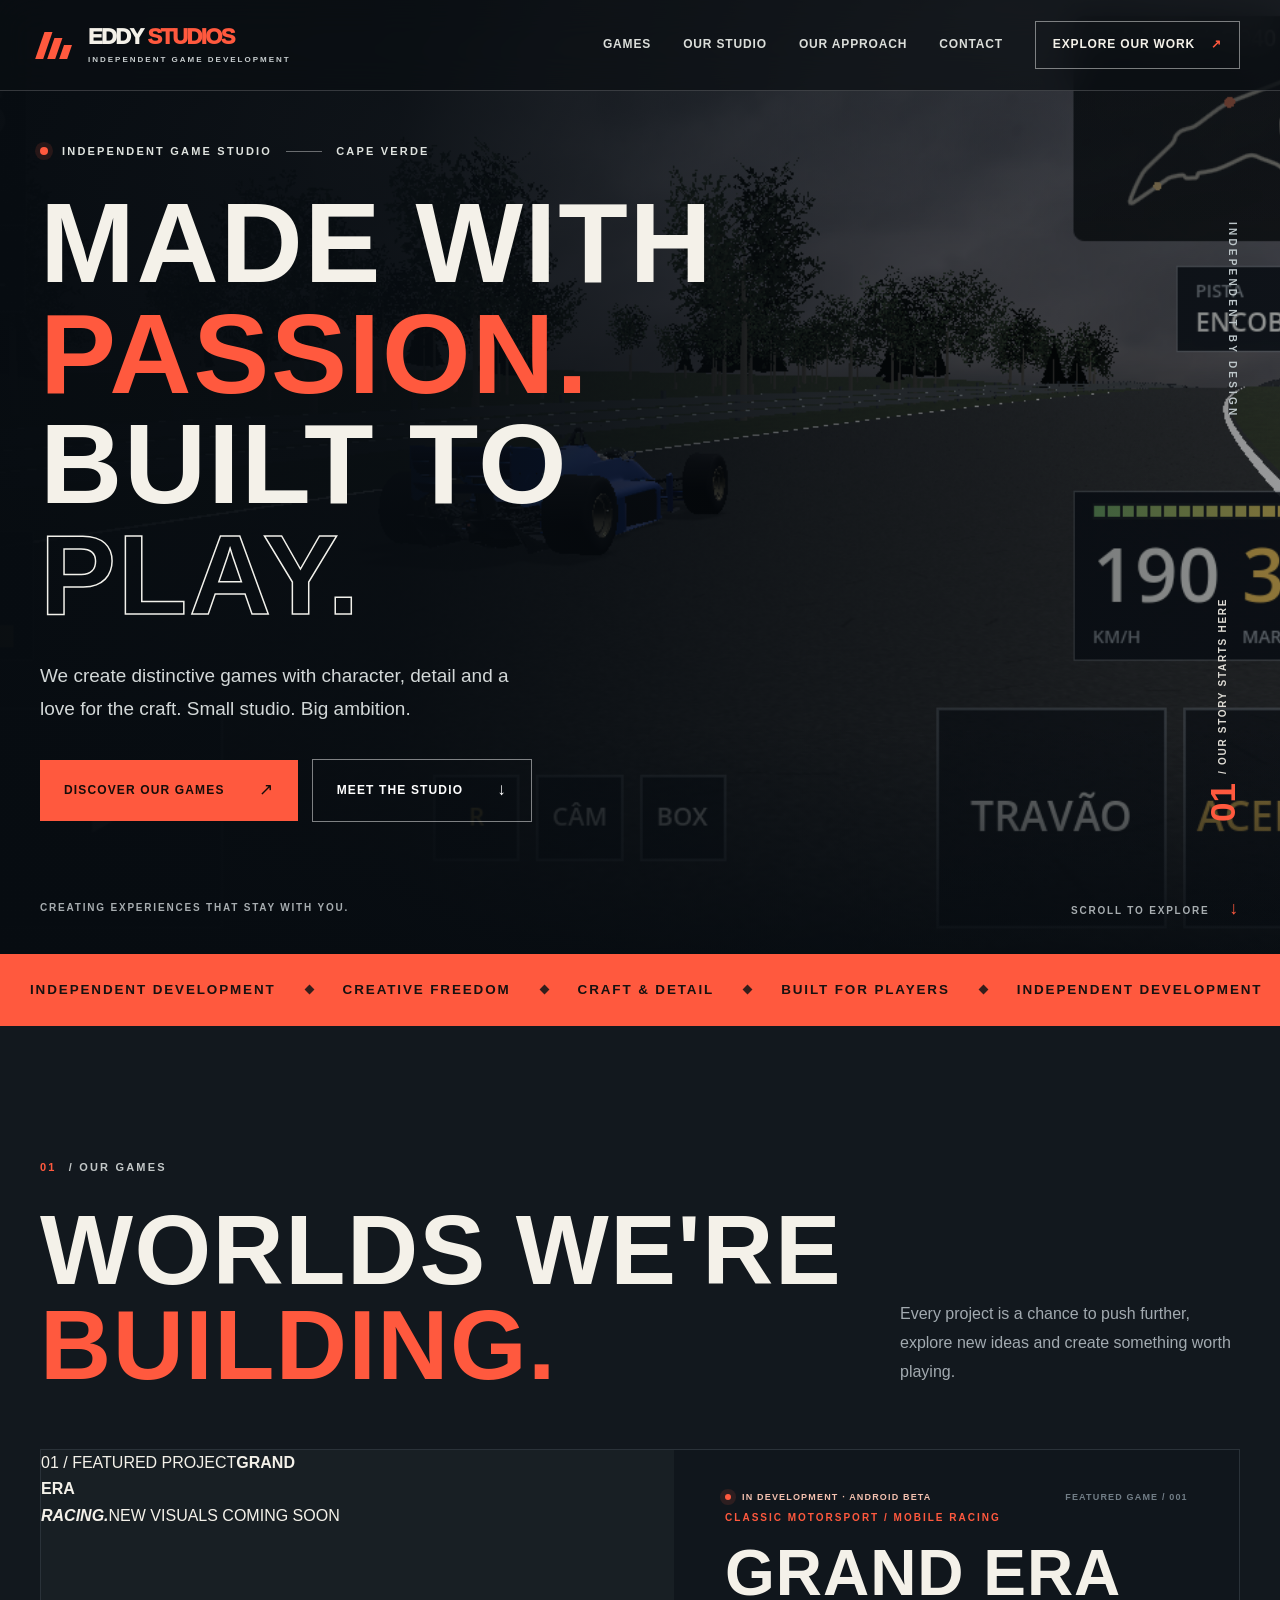
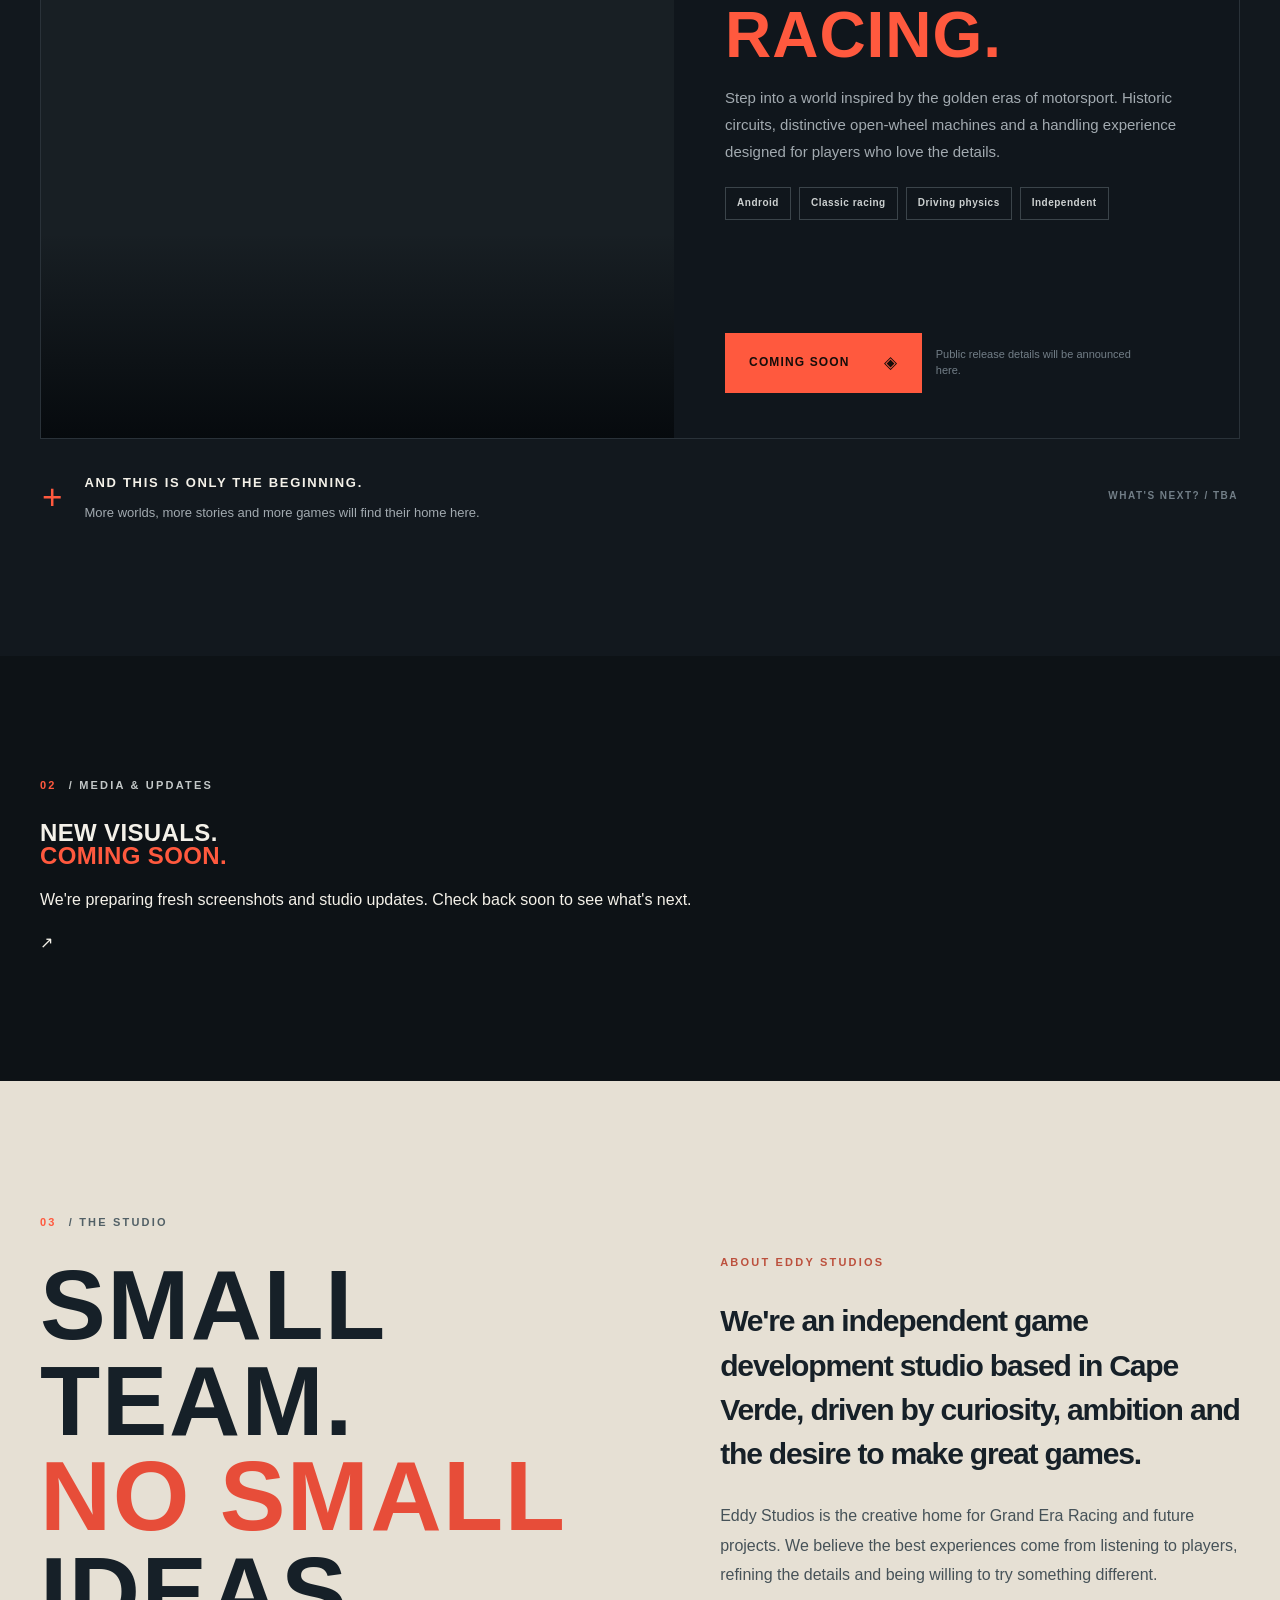
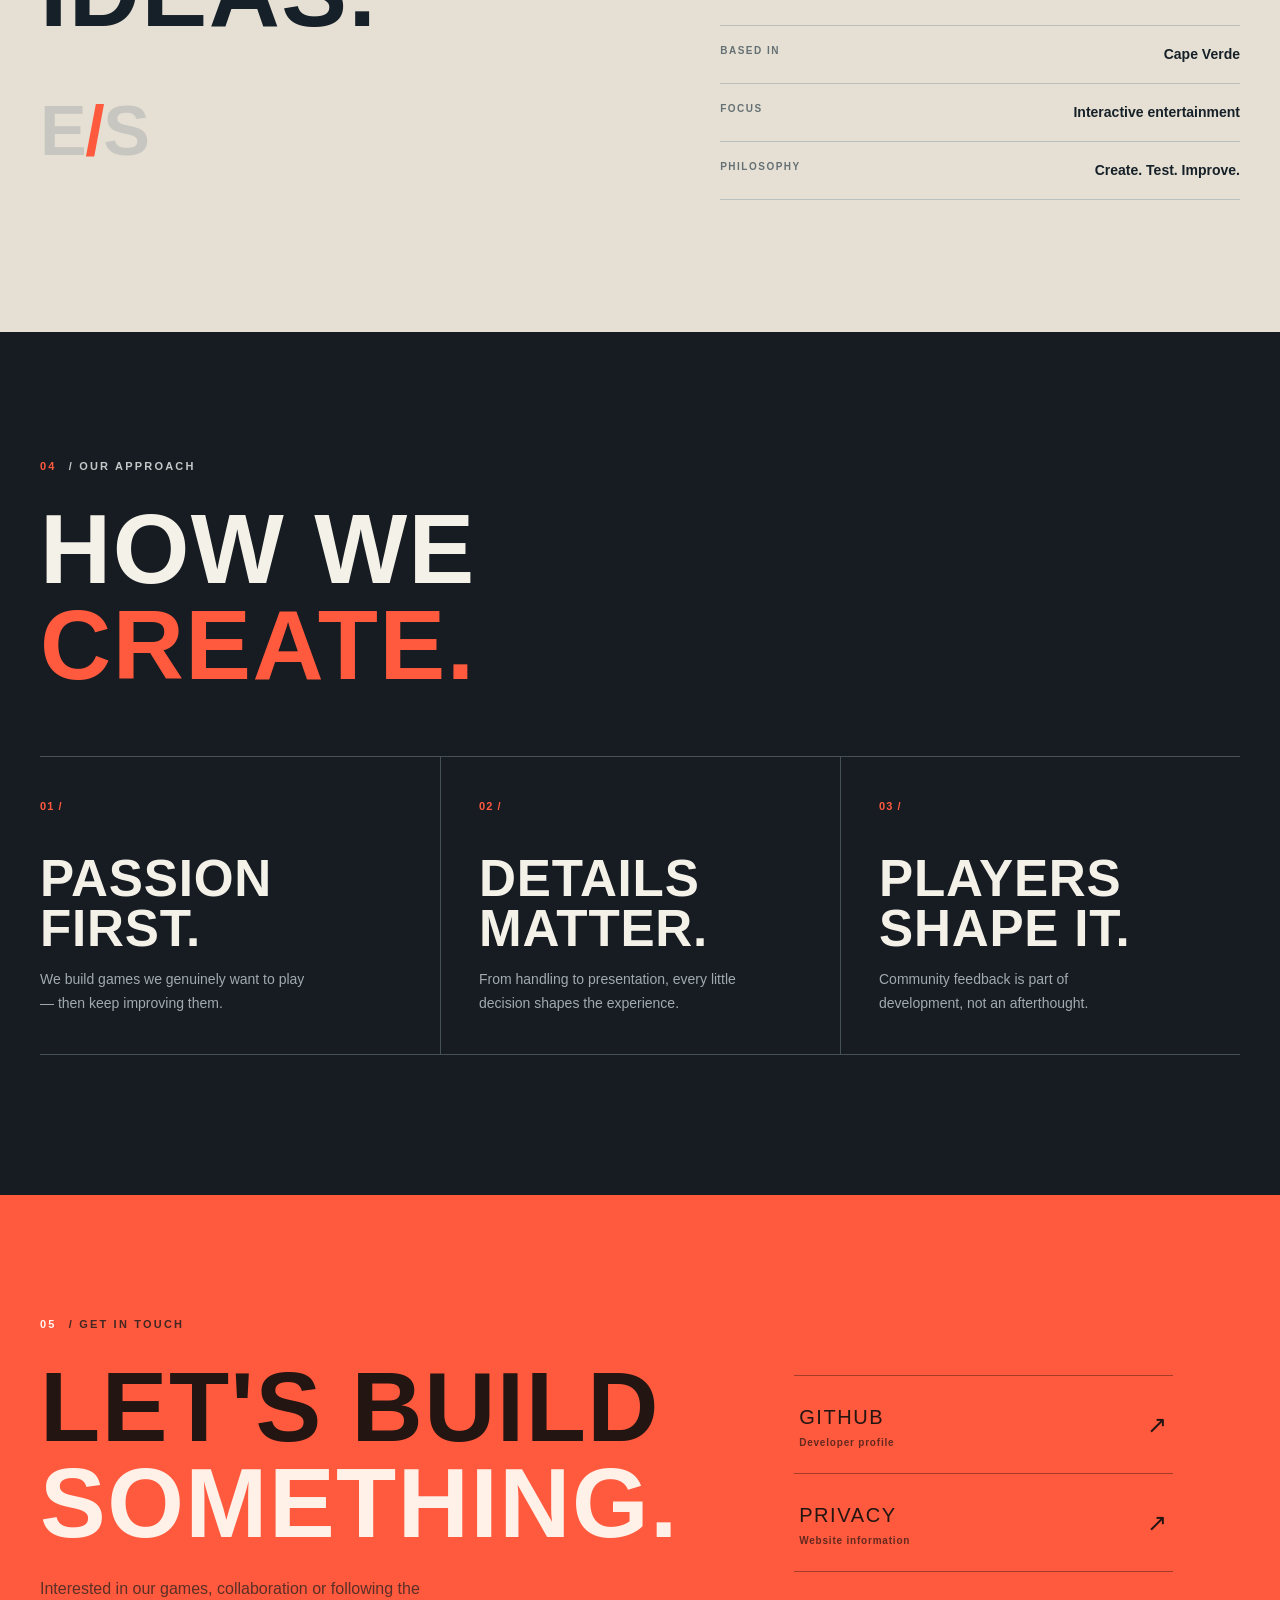
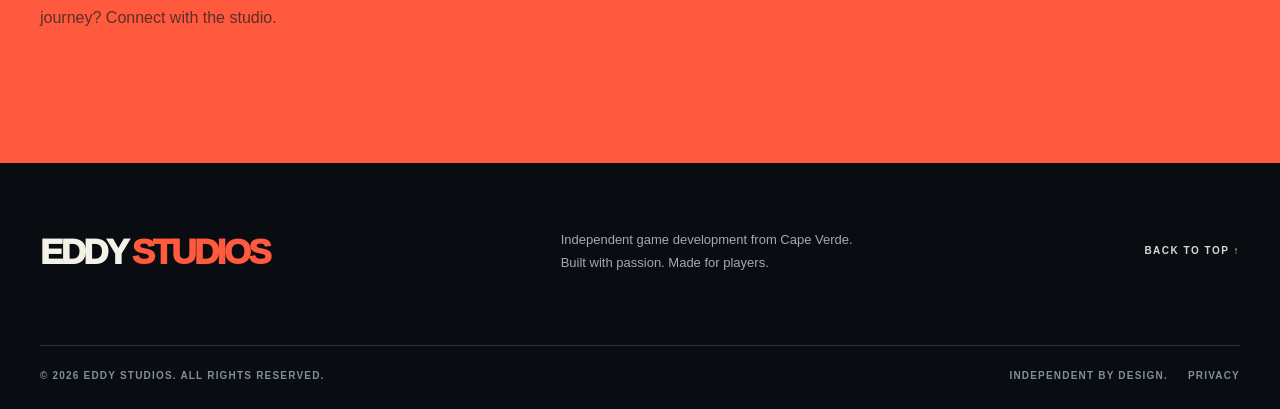
==== commit 0f824a8a: "Remove old gameplay imagery and add coming soon placeholders" ====
--- a/index.html
+++ b/index.html
@@ -8,7 +8,6 @@
   <meta property="og:type" content="website">
   <meta property="og:title" content="Eddy Studios — Independent Game Development">
   <meta property="og:description" content="Independent games, built with obsession. Meet Eddy Studios and Grand Era Racing.">
-  <meta property="og:image" content="https://adnilsonbarbosa.github.io/eddy-studios-website/images/spa-hero.png">
   <meta property="og:url" content="https://adnilsonbarbosa.github.io/eddy-studios-website/">
   <link rel="canonical" href="https://adnilsonbarbosa.github.io/eddy-studios-website/">
   <link rel="icon" href="favicon.svg" type="image/svg+xml">
@@ -33,7 +32,7 @@
 
   <main id="main">
     <section class="hero" id="top" aria-labelledby="hero-title">
-      <div class="hero-visual" role="img" aria-label="In-game screenshot of classic open-wheel racing on a historic circuit"></div>
+      <div class="hero-visual" aria-hidden="true"></div>
       <div class="hero-shade"></div>
       <div class="container hero-content">
         <div class="hero-copy">
@@ -53,29 +52,28 @@
       <div class="container">
         <div class="section-heading"><div><p class="section-kicker"><span>01</span> / OUR GAMES</p><h2 id="games-title">WORLDS WE'RE<br><em>BUILDING.</em></h2></div><p>Every project is a chance to push further, explore new ideas and create something worth playing.</p></div>
         <article class="game-feature">
-          <div class="game-art"><img src="images/adelaide-grid.png" alt="Grand Era Racing historic-style open-wheel race cars on the starting grid" loading="lazy"><div class="art-bottom"><span>IN-GAME DEVELOPMENT SCREENSHOT</span><span>01 / 01</span></div></div>
+          <div class="game-art"><div class="art-placeholder"><span class="art-number">01 / FEATURED PROJECT</span><strong>GRAND<br>ERA<br><em>RACING.</em></strong><span class="art-message">NEW VISUALS COMING SOON</span></div></div>
           <div class="game-information">
             <div class="game-topline"><span class="status"><span class="signal"></span> IN DEVELOPMENT · ANDROID BETA</span><span>FEATURED GAME / 001</span></div>
-            <div class="game-logo-wrap"><img class="game-logo" src="images/grand-era-logo.png" alt="Grand Era Racing logo" loading="lazy"></div>
             <p class="game-type">CLASSIC MOTORSPORT / MOBILE RACING</p>
             <h3>GRAND ERA<br><em>RACING.</em></h3>
             <p>Step into a world inspired by the golden eras of motorsport. Historic circuits, distinctive open-wheel machines and a handling experience designed for players who love the details.</p>
             <div class="pill-list"><span>Android</span><span>Classic racing</span><span>Driving physics</span><span>Independent</span></div>
-            <div class="game-links"><a class="button button-primary" href="https://play.google.com/store/apps/details?id=com.granderaracing" target="_blank" rel="noopener noreferrer">View on Google Play <span aria-hidden="true">↗</span></a><span class="game-footnote">Availability may vary by region and testing access.</span></div>
+            <div class="game-links"><span class="button button-primary coming-soon-label" role="status">COMING SOON <span aria-hidden="true">◈</span></span><span class="game-footnote">Public release details will be announced here.</span></div>
           </div>
         </article>
         <div class="next-game"><span class="plus-mark" aria-hidden="true">+</span><div><strong>AND THIS IS ONLY THE BEGINNING.</strong><p>More worlds, more stories and more games will find their home here.</p></div><span class="coming-soon">WHAT'S NEXT? / TBA</span></div>
       </div>
     </section>
 
-    <section class="showcase-section" aria-labelledby="showcase-title">
-      <div class="container"><div class="showcase-heading"><p class="section-kicker"><span>02</span> / BEHIND THE SCENES</p><h2 id="showcase-title">A CLOSER LOOK.</h2><p>Moments from Grand Era Racing development.</p></div></div>
-      <div class="showcase-grid container">
-        <figure class="showcase-item wide"><img src="images/cockpit.png" alt="Driver cockpit view from Grand Era Racing" loading="lazy"><figcaption><strong>THE DRIVER'S VIEW</strong><span>DETAILS MAKE THE DIFFERENCE</span></figcaption></figure>
-        <figure class="showcase-item"><img src="images/monza.png" alt="Historic-style racing circuit in Grand Era Racing" loading="lazy"><figcaption><strong>HISTORIC CIRCUITS</strong><span>INSPIRED BY THE CLASSICS</span></figcaption></figure>
-        <figure class="showcase-item"><img src="images/imola.png" alt="Classic racing gameplay on a winding circuit" loading="lazy"><figcaption><strong>CRAFTED FOR THE DRIVE</strong><span>WORK IN PROGRESS</span></figcaption></figure>
+    <section class="showcase-section media-upcoming" aria-labelledby="showcase-title">
+      <div class="container">
+        <p class="section-kicker"><span>02</span> / MEDIA & UPDATES</p>
+        <div class="media-upcoming-inner">
+          <div><h2 id="showcase-title">NEW VISUALS.<br><em>COMING SOON.</em></h2><p>We're preparing fresh screenshots and studio updates. Check back soon to see what's next.</p></div>
+          <span class="media-placeholder-mark" aria-hidden="true">↗</span>
+        </div>
       </div>
-      <div class="container"><p class="gallery-note">Screenshots captured during development. Visuals and features may change before release.</p></div>
     </section>
 
     <section class="section studio-section" id="studio" aria-labelledby="studio-title">
@@ -92,7 +90,7 @@
     </section>
 
     <section class="contact-section" id="contact" aria-labelledby="contact-title">
-      <div class="container contact-grid"><div><p class="section-kicker"><span>05</span> / GET IN TOUCH</p><h2 id="contact-title">LET'S BUILD<br><em>SOMETHING.</em></h2><p>Interested in our games, collaboration or following the journey? Connect with the studio.</p></div><div class="contact-actions"><a class="contact-link" href="https://github.com/AdnilsonBarbosa" target="_blank" rel="noopener noreferrer"><span>GITHUB <small>Developer profile</small></span><span aria-hidden="true">↗</span></a><a class="contact-link" href="https://play.google.com/store/apps/details?id=com.granderaracing" target="_blank" rel="noopener noreferrer"><span>GOOGLE PLAY <small>Grand Era Racing</small></span><span aria-hidden="true">↗</span></a><a class="contact-link" href="privacy.html"><span>PRIVACY <small>Website information</small></span><span aria-hidden="true">↗</span></a></div></div>
+      <div class="container contact-grid"><div><p class="section-kicker"><span>05</span> / GET IN TOUCH</p><h2 id="contact-title">LET'S BUILD<br><em>SOMETHING.</em></h2><p>Interested in our games, collaboration or following the journey? Connect with the studio.</p></div><div class="contact-actions"><a class="contact-link" href="https://github.com/AdnilsonBarbosa" target="_blank" rel="noopener noreferrer"><span>GITHUB <small>Developer profile</small></span><span aria-hidden="true">↗</span></a><a class="contact-link" href="privacy.html"><span>PRIVACY <small>Website information</small></span><span aria-hidden="true">↗</span></a></div></div>
     </section>
   </main>
 
